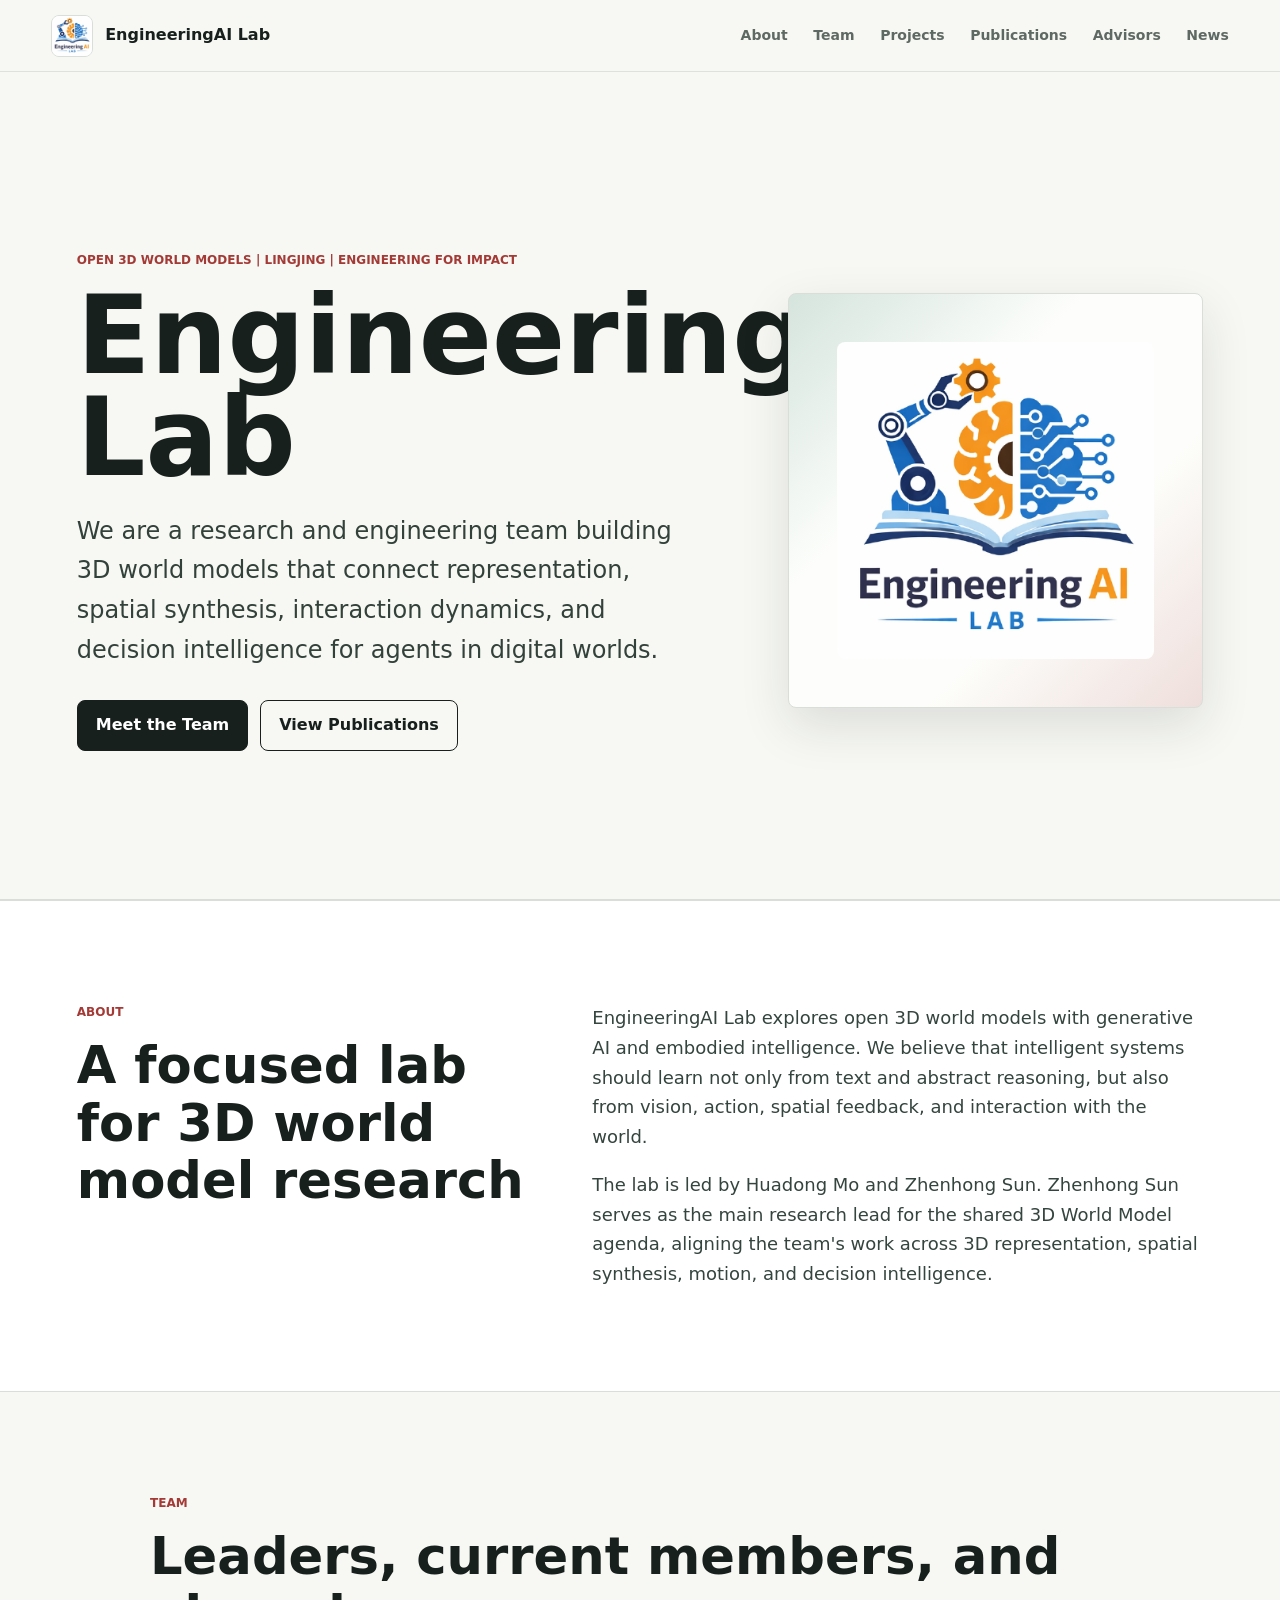
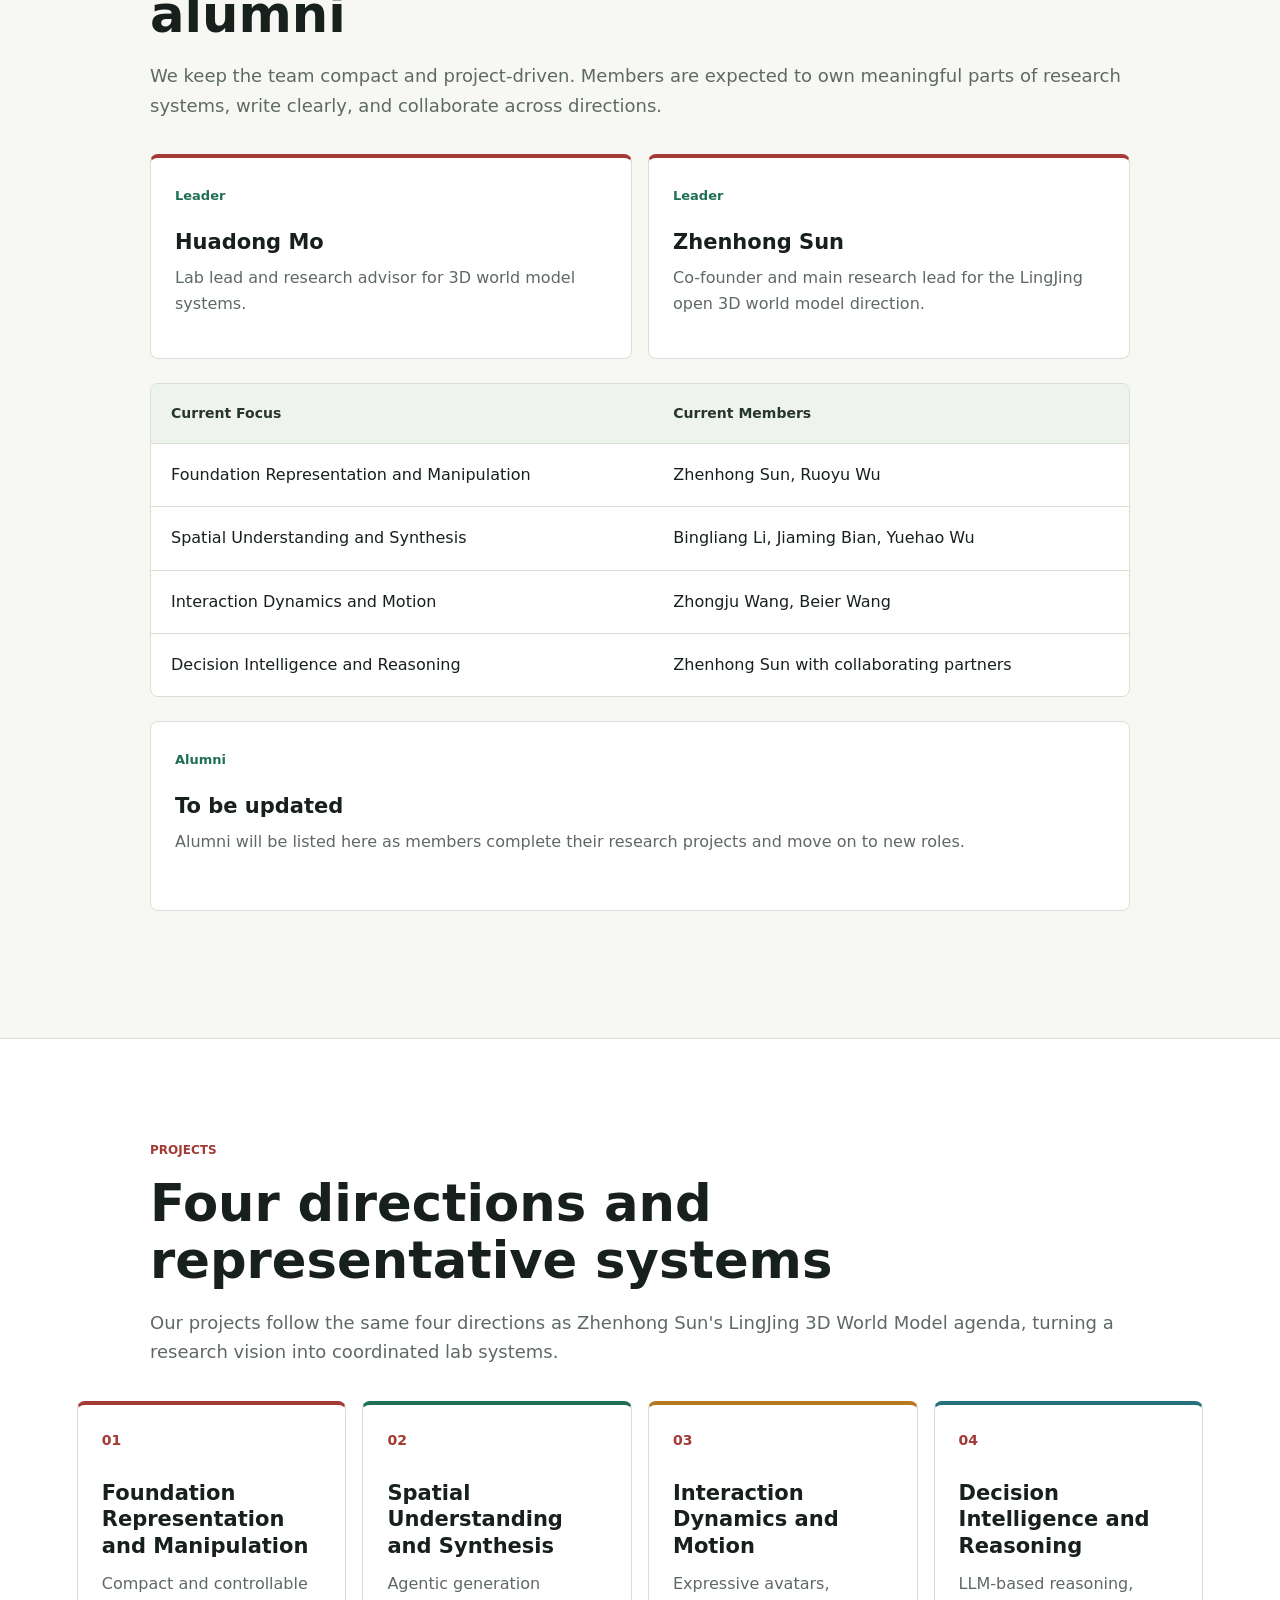
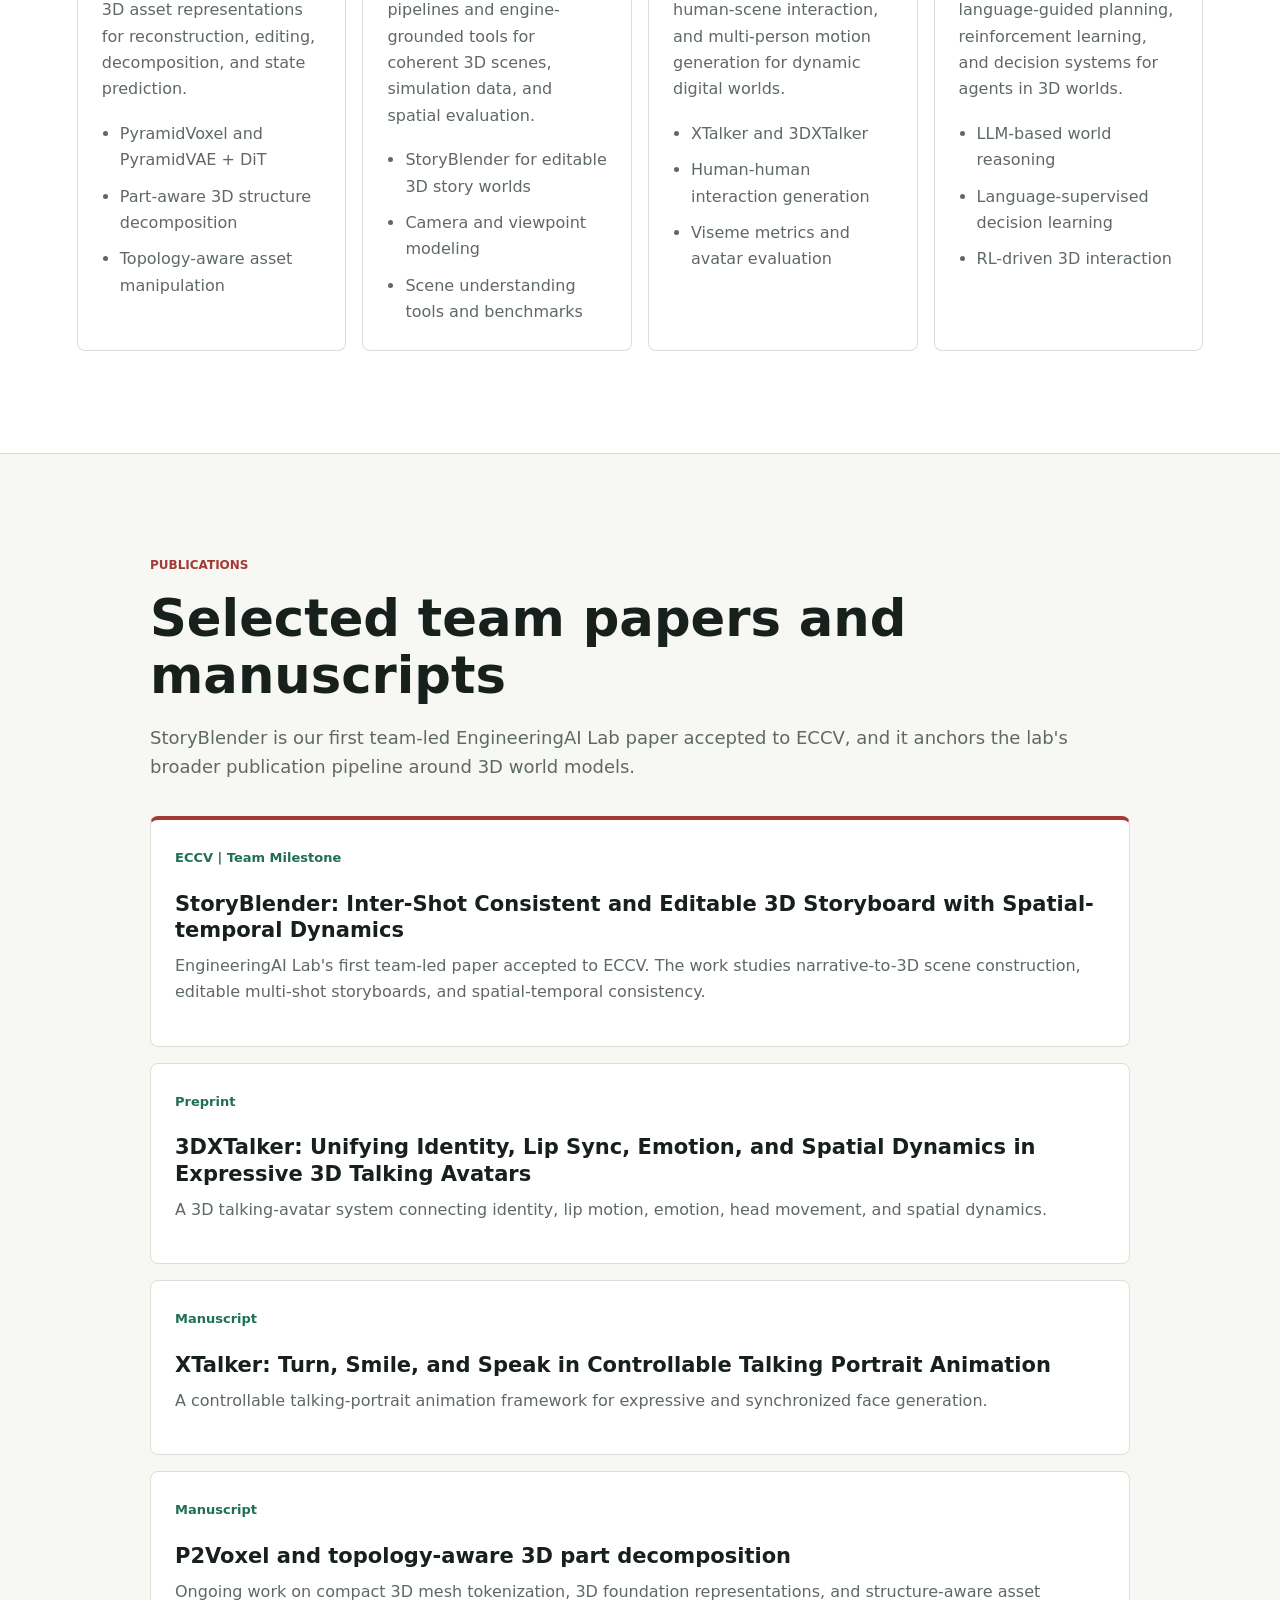
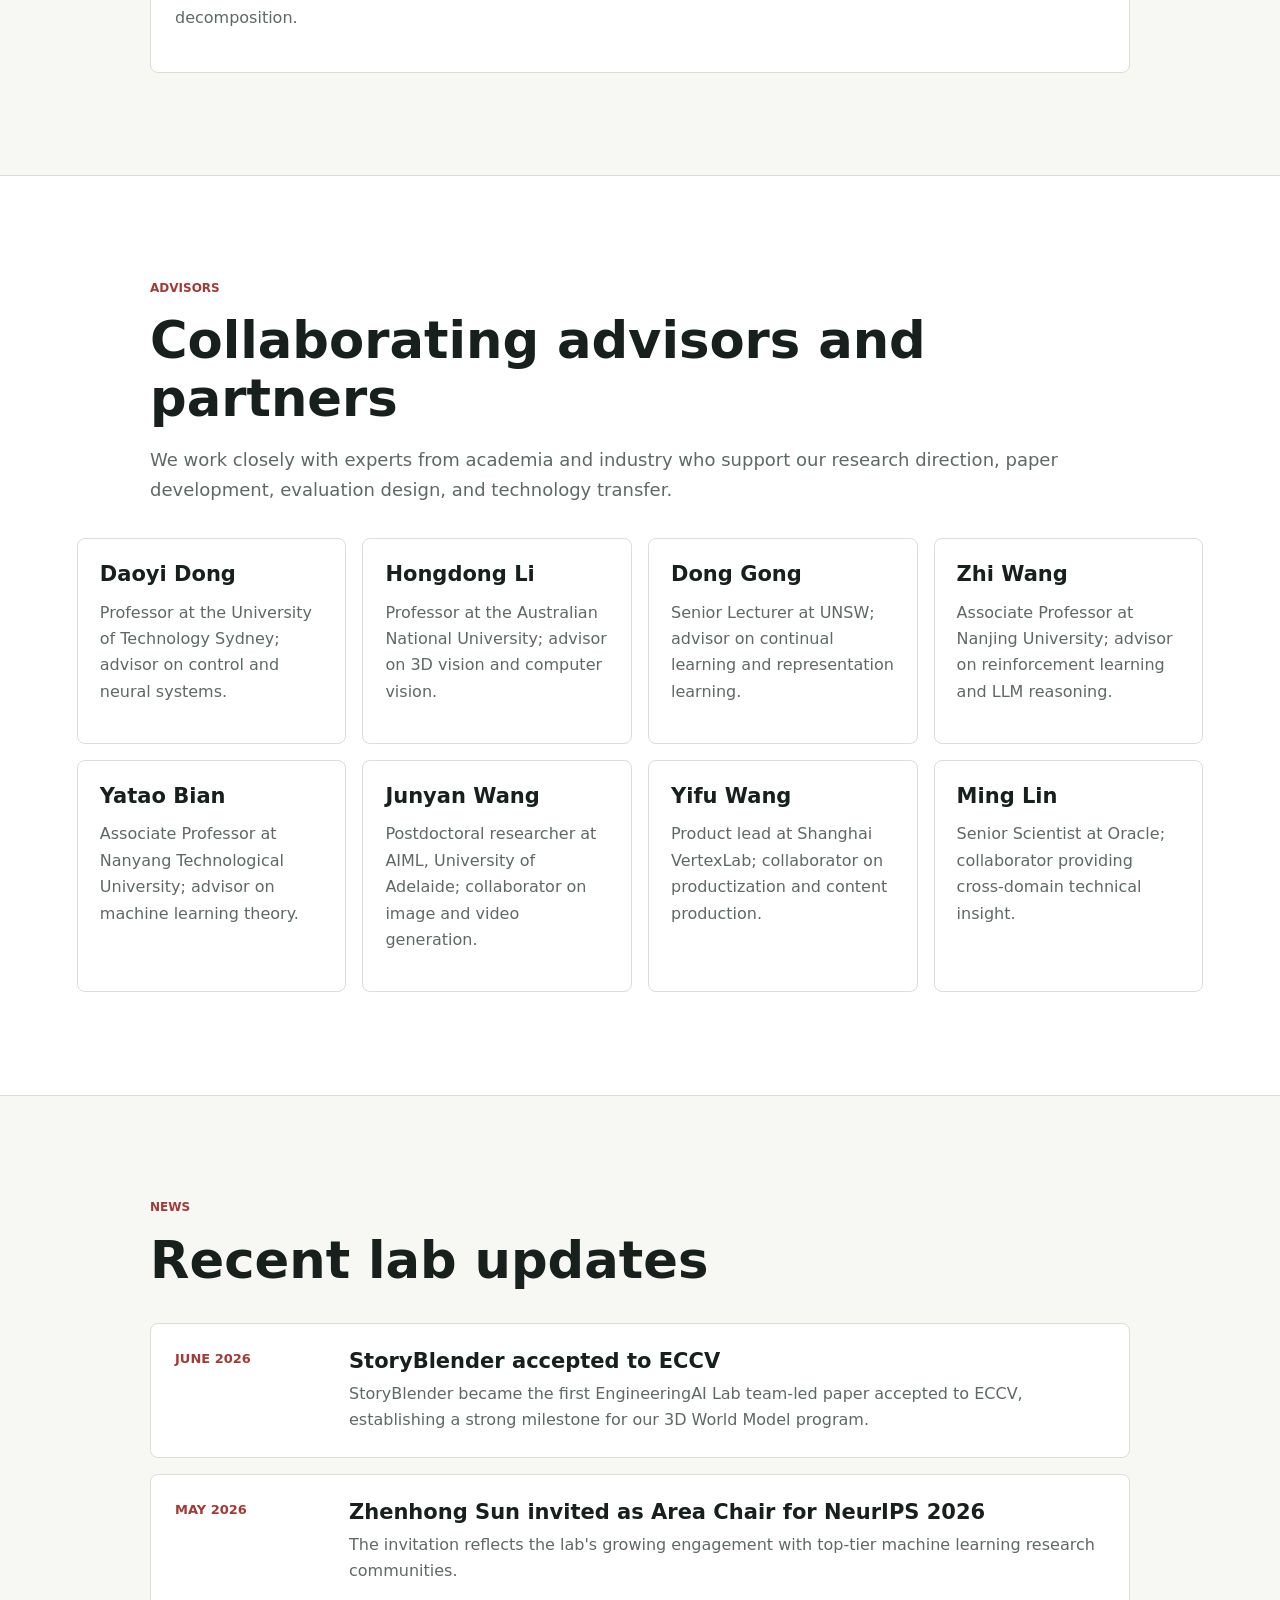
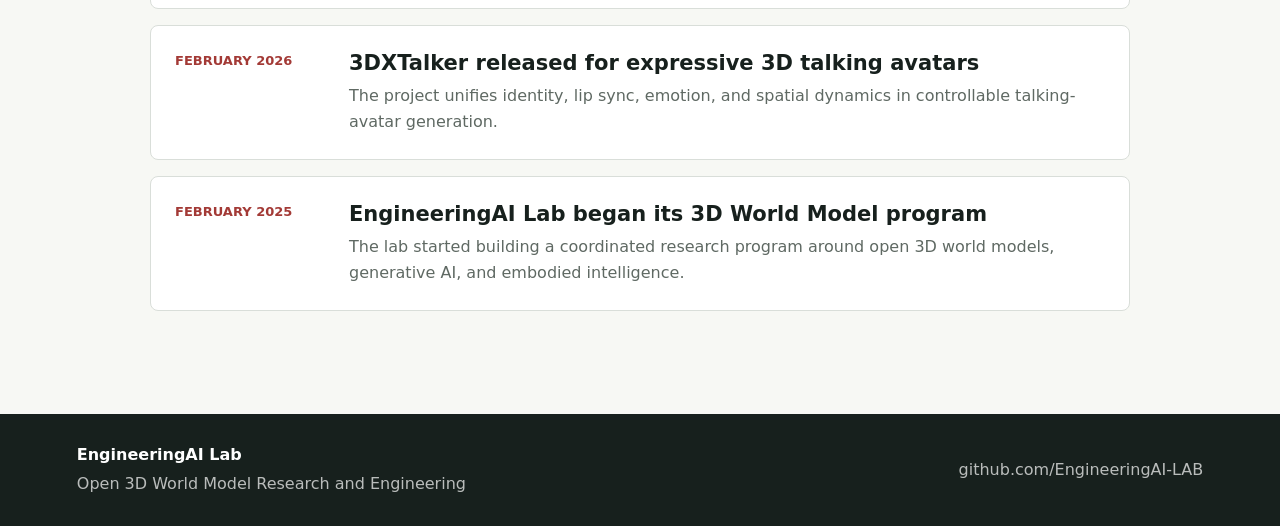
==== index.html @ 6335709e "Update site sections and navigation" ====
<!doctype html>
<html lang="en">
  <head>
    <meta charset="utf-8">
    <meta name="viewport" content="width=device-width, initial-scale=1">
    <meta
      name="description"
      content="EngineeringAI Lab builds open 3D world models for spatial intelligence, generative 3D scenes, motion, and decision-making."
    >
    <title>EngineeringAI Lab | 3D World Model</title>
    <link rel="stylesheet" href="styles.css">
  </head>
  <body>
    <header class="site-header" id="top">
      <a class="brand" href="#about" aria-label="EngineeringAI Lab home">
        <img src="Engineering-AI-Logo.png" alt="EngineeringAI Lab logo">
        <span>EngineeringAI Lab</span>
      </a>
      <nav class="nav" aria-label="Primary navigation">
        <a href="#about">About</a>
        <a href="#team">Team</a>
        <a href="#projects">Projects</a>
        <a href="#publications">Publications</a>
        <a href="#advisors">Advisors</a>
        <a href="#news">News</a>
      </nav>
    </header>

    <main>
      <section class="hero" id="about">
        <div class="hero-copy">
          <p class="eyebrow">Open 3D World Models | LingJing | Engineering for Impact</p>
          <h1>EngineeringAI Lab</h1>
          <p class="hero-text">
            We are a research and engineering team building 3D world models that connect
            representation, spatial synthesis, interaction dynamics, and decision
            intelligence for agents in digital worlds.
          </p>
          <div class="hero-actions" aria-label="Quick links">
            <a class="button primary" href="#team">Meet the Team</a>
            <a class="button secondary" href="#publications">View Publications</a>
          </div>
        </div>
        <div class="hero-media" aria-label="EngineeringAI Lab visual identity">
          <img src="Engineering-AI-Logo.png" alt="EngineeringAI Lab logo mark">
        </div>
      </section>

      <section class="section section-band">
        <div class="section-inner two-column">
          <div>
            <p class="section-kicker">About</p>
            <h2>A focused lab for 3D world model research</h2>
          </div>
          <div class="copy-block">
            <p>
              EngineeringAI Lab explores open 3D world models with generative AI and
              embodied intelligence. We believe that intelligent systems should learn
              not only from text and abstract reasoning, but also from vision, action,
              spatial feedback, and interaction with the world.
            </p>
            <p>
              The lab is led by Huadong Mo and Zhenhong Sun. Zhenhong Sun serves as the
              main research lead for the shared 3D World Model agenda, aligning the
              team's work across 3D representation, spatial synthesis, motion, and
              decision intelligence.
            </p>
          </div>
        </div>
      </section>

      <section class="section" id="team">
        <div class="section-heading wide">
          <p class="section-kicker">Team</p>
          <h2>Leaders, current members, and alumni</h2>
          <p>
            We keep the team compact and project-driven. Members are expected to own
            meaningful parts of research systems, write clearly, and collaborate across
            directions.
          </p>
        </div>

        <div class="profile-grid">
          <article class="profile-card featured">
            <span class="tag">Leader</span>
            <h3>Huadong Mo</h3>
            <p>Lab lead and research advisor for 3D world model systems.</p>
          </article>
          <article class="profile-card featured">
            <span class="tag">Leader</span>
            <h3>Zhenhong Sun</h3>
            <p>
              Co-founder and main research lead for the LingJing open 3D world model
              direction.
            </p>
          </article>
        </div>

        <div class="team-table-wrap section-table">
          <table>
            <thead>
              <tr>
                <th>Current Focus</th>
                <th>Current Members</th>
              </tr>
            </thead>
            <tbody>
              <tr>
                <td>Foundation Representation and Manipulation</td>
                <td>Zhenhong Sun, Ruoyu Wu</td>
              </tr>
              <tr>
                <td>Spatial Understanding and Synthesis</td>
                <td>Bingliang Li, Jiaming Bian, Yuehao Wu</td>
              </tr>
              <tr>
                <td>Interaction Dynamics and Motion</td>
                <td>Zhongju Wang, Beier Wang</td>
              </tr>
              <tr>
                <td>Decision Intelligence and Reasoning</td>
                <td>Zhenhong Sun with collaborating partners</td>
              </tr>
            </tbody>
          </table>
        </div>

        <div class="profile-grid alumni-grid">
          <article class="profile-card">
            <span class="tag">Alumni</span>
            <h3>To be updated</h3>
            <p>
              Alumni will be listed here as members complete their research projects
              and move on to new roles.
            </p>
          </article>
        </div>
      </section>

      <section class="section section-band" id="projects">
        <div class="section-inner">
          <div class="section-heading wide">
            <p class="section-kicker">Projects</p>
            <h2>Four directions and representative systems</h2>
            <p>
              Our projects follow the same four directions as Zhenhong Sun's LingJing
              3D World Model agenda, turning a research vision into coordinated lab
              systems.
            </p>
          </div>
          <div class="direction-grid">
            <article class="direction-card">
              <span class="index">01</span>
              <h3>Foundation Representation and Manipulation</h3>
              <p>
                Compact and controllable 3D asset representations for reconstruction,
                editing, decomposition, and state prediction.
              </p>
              <ul>
                <li>PyramidVoxel and PyramidVAE + DiT</li>
                <li>Part-aware 3D structure decomposition</li>
                <li>Topology-aware asset manipulation</li>
              </ul>
            </article>
            <article class="direction-card">
              <span class="index">02</span>
              <h3>Spatial Understanding and Synthesis</h3>
              <p>
                Agentic generation pipelines and engine-grounded tools for coherent 3D
                scenes, simulation data, and spatial evaluation.
              </p>
              <ul>
                <li>StoryBlender for editable 3D story worlds</li>
                <li>Camera and viewpoint modeling</li>
                <li>Scene understanding tools and benchmarks</li>
              </ul>
            </article>
            <article class="direction-card">
              <span class="index">03</span>
              <h3>Interaction Dynamics and Motion</h3>
              <p>
                Expressive avatars, human-scene interaction, and multi-person motion
                generation for dynamic digital worlds.
              </p>
              <ul>
                <li>XTalker and 3DXTalker</li>
                <li>Human-human interaction generation</li>
                <li>Viseme metrics and avatar evaluation</li>
              </ul>
            </article>
            <article class="direction-card">
              <span class="index">04</span>
              <h3>Decision Intelligence and Reasoning</h3>
              <p>
                LLM-based reasoning, language-guided planning, reinforcement learning,
                and decision systems for agents in 3D worlds.
              </p>
              <ul>
                <li>LLM-based world reasoning</li>
                <li>Language-supervised decision learning</li>
                <li>RL-driven 3D interaction</li>
              </ul>
            </article>
          </div>
        </div>
      </section>

      <section class="section" id="publications">
        <div class="section-heading wide">
          <p class="section-kicker">Publications</p>
          <h2>Selected team papers and manuscripts</h2>
          <p>
            StoryBlender is our first team-led EngineeringAI Lab paper accepted to ECCV,
            and it anchors the lab's broader publication pipeline around 3D world models.
          </p>
        </div>
        <div class="publication-list">
          <article class="publication-card featured-publication">
            <span class="tag">ECCV | Team Milestone</span>
            <h3>
              StoryBlender: Inter-Shot Consistent and Editable 3D Storyboard with
              Spatial-temporal Dynamics
            </h3>
            <p>
              EngineeringAI Lab's first team-led paper accepted to ECCV. The work
              studies narrative-to-3D scene construction, editable multi-shot
              storyboards, and spatial-temporal consistency.
            </p>
          </article>
          <article class="publication-card">
            <span class="tag">Preprint</span>
            <h3>
              3DXTalker: Unifying Identity, Lip Sync, Emotion, and Spatial Dynamics in
              Expressive 3D Talking Avatars
            </h3>
            <p>
              A 3D talking-avatar system connecting identity, lip motion, emotion, head
              movement, and spatial dynamics.
            </p>
          </article>
          <article class="publication-card">
            <span class="tag">Manuscript</span>
            <h3>XTalker: Turn, Smile, and Speak in Controllable Talking Portrait Animation</h3>
            <p>
              A controllable talking-portrait animation framework for expressive and
              synchronized face generation.
            </p>
          </article>
          <article class="publication-card">
            <span class="tag">Manuscript</span>
            <h3>P2Voxel and topology-aware 3D part decomposition</h3>
            <p>
              Ongoing work on compact 3D mesh tokenization, 3D foundation
              representations, and structure-aware asset decomposition.
            </p>
          </article>
        </div>
      </section>

      <section class="section section-band" id="advisors">
        <div class="section-inner">
          <div class="section-heading wide">
            <p class="section-kicker">Advisors</p>
            <h2>Collaborating advisors and partners</h2>
            <p>
              We work closely with experts from academia and industry who support our
              research direction, paper development, evaluation design, and technology
              transfer.
            </p>
          </div>
          <div class="advisor-list">
            <article>
              <h3>Daoyi Dong</h3>
              <p>Professor at the University of Technology Sydney; advisor on control and neural systems.</p>
            </article>
            <article>
              <h3>Hongdong Li</h3>
              <p>Professor at the Australian National University; advisor on 3D vision and computer vision.</p>
            </article>
            <article>
              <h3>Dong Gong</h3>
              <p>Senior Lecturer at UNSW; advisor on continual learning and representation learning.</p>
            </article>
            <article>
              <h3>Zhi Wang</h3>
              <p>Associate Professor at Nanjing University; advisor on reinforcement learning and LLM reasoning.</p>
            </article>
            <article>
              <h3>Yatao Bian</h3>
              <p>Associate Professor at Nanyang Technological University; advisor on machine learning theory.</p>
            </article>
            <article>
              <h3>Junyan Wang</h3>
              <p>Postdoctoral researcher at AIML, University of Adelaide; collaborator on image and video generation.</p>
            </article>
            <article>
              <h3>Yifu Wang</h3>
              <p>Product lead at Shanghai VertexLab; collaborator on productization and content production.</p>
            </article>
            <article>
              <h3>Ming Lin</h3>
              <p>Senior Scientist at Oracle; collaborator providing cross-domain technical insight.</p>
            </article>
          </div>
        </div>
      </section>

      <section class="section" id="news">
        <div class="section-heading wide">
          <p class="section-kicker">News</p>
          <h2>Recent lab updates</h2>
        </div>
        <ol class="news-list">
          <li>
            <time datetime="2026-06">June 2026</time>
            <div>
              <h3>StoryBlender accepted to ECCV</h3>
              <p>
                StoryBlender became the first EngineeringAI Lab team-led paper accepted
                to ECCV, establishing a strong milestone for our 3D World Model program.
              </p>
            </div>
          </li>
          <li>
            <time datetime="2026-05">May 2026</time>
            <div>
              <h3>Zhenhong Sun invited as Area Chair for NeurIPS 2026</h3>
              <p>
                The invitation reflects the lab's growing engagement with top-tier
                machine learning research communities.
              </p>
            </div>
          </li>
          <li>
            <time datetime="2026-02">February 2026</time>
            <div>
              <h3>3DXTalker released for expressive 3D talking avatars</h3>
              <p>
                The project unifies identity, lip sync, emotion, and spatial dynamics
                in controllable talking-avatar generation.
              </p>
            </div>
          </li>
          <li>
            <time datetime="2025-02">February 2025</time>
            <div>
              <h3>EngineeringAI Lab began its 3D World Model program</h3>
              <p>
                The lab started building a coordinated research program around open
                3D world models, generative AI, and embodied intelligence.
              </p>
            </div>
          </li>
        </ol>
      </section>
    </main>

    <footer class="site-footer">
      <div>
        <strong>EngineeringAI Lab</strong>
        <span>Open 3D World Model Research and Engineering</span>
      </div>
      <a href="https://github.com/EngineeringAI-LAB">github.com/EngineeringAI-LAB</a>
    </footer>
  </body>
</html>
---- styles.css ----
:root {
  --ink: #17201d;
  --muted: #5f6963;
  --line: #d9ded9;
  --paper: #f7f8f4;
  --surface: #ffffff;
  --green: #1f6f54;
  --red: #a33a36;
  --gold: #b7791f;
  --cyan: #26717c;
  --shadow: 0 18px 50px rgba(23, 32, 29, 0.12);
}

* {
  box-sizing: border-box;
}

html {
  scroll-behavior: smooth;
}

body {
  margin: 0;
  background: var(--paper);
  color: var(--ink);
  font-family: Inter, ui-sans-serif, system-ui, -apple-system, BlinkMacSystemFont, "Segoe UI",
    "PingFang SC", "Microsoft YaHei", sans-serif;
  line-height: 1.65;
}

a {
  color: inherit;
  text-decoration: none;
}

img {
  display: block;
  max-width: 100%;
}

.site-header {
  position: sticky;
  top: 0;
  z-index: 20;
  display: flex;
  align-items: center;
  justify-content: space-between;
  gap: 24px;
  min-height: 72px;
  padding: 14px clamp(18px, 4vw, 56px);
  background: rgba(247, 248, 244, 0.92);
  border-bottom: 1px solid rgba(217, 222, 217, 0.85);
  backdrop-filter: blur(14px);
}

.brand {
  display: inline-flex;
  align-items: center;
  gap: 12px;
  min-width: max-content;
  font-weight: 800;
}

.brand img {
  width: 42px;
  height: 42px;
  border: 1px solid var(--line);
  border-radius: 8px;
}

.nav {
  display: flex;
  align-items: center;
  justify-content: flex-end;
  gap: clamp(12px, 2vw, 28px);
  color: var(--muted);
  font-size: 14px;
  font-weight: 650;
}

.nav a {
  white-space: nowrap;
}

.nav a:hover {
  color: var(--green);
}

.hero {
  display: grid;
  grid-template-columns: minmax(0, 1.2fr) minmax(280px, 0.8fr);
  align-items: center;
  gap: clamp(32px, 7vw, 96px);
  min-height: calc(100vh - 72px);
  padding: clamp(56px, 8vw, 108px) clamp(20px, 6vw, 88px) clamp(42px, 7vw, 72px);
  border-bottom: 1px solid var(--line);
}

.hero-copy {
  max-width: 780px;
}

.eyebrow,
.section-kicker {
  margin: 0 0 14px;
  color: var(--red);
  font-size: 12px;
  font-weight: 800;
  letter-spacing: 0;
  text-transform: uppercase;
}

h1,
h2,
h3,
p {
  margin-top: 0;
}

h1 {
  margin-bottom: 22px;
  font-size: clamp(48px, 9vw, 108px);
  line-height: 0.95;
  letter-spacing: 0;
}

h2 {
  margin-bottom: 18px;
  font-size: clamp(30px, 4vw, 52px);
  line-height: 1.12;
  letter-spacing: 0;
}

h3 {
  margin-bottom: 12px;
  font-size: 21px;
  line-height: 1.25;
  letter-spacing: 0;
}

.hero-text {
  max-width: 720px;
  margin-bottom: 30px;
  color: #33413b;
  font-size: clamp(18px, 2vw, 24px);
}

.hero-actions {
  display: flex;
  flex-wrap: wrap;
  gap: 12px;
}

.button {
  display: inline-flex;
  align-items: center;
  justify-content: center;
  min-height: 46px;
  padding: 11px 18px;
  border: 1px solid var(--ink);
  border-radius: 8px;
  font-weight: 800;
}

.button.primary {
  background: var(--ink);
  color: var(--surface);
}

.button.secondary {
  background: transparent;
  color: var(--ink);
}

.button:hover {
  transform: translateY(-1px);
}

.hero-media {
  display: grid;
  place-items: center;
  min-height: 340px;
  padding: clamp(20px, 4vw, 48px);
  background:
    linear-gradient(135deg, rgba(31, 111, 84, 0.18), transparent 36%),
    linear-gradient(315deg, rgba(163, 58, 54, 0.16), transparent 34%),
    #fdfefb;
  border: 1px solid var(--line);
  border-radius: 8px;
  box-shadow: var(--shadow);
}

.hero-media img {
  width: min(330px, 70vw);
  aspect-ratio: 1;
  border-radius: 8px;
}

.section {
  padding: clamp(58px, 8vw, 108px) clamp(20px, 6vw, 88px);
}

.section-band {
  background: var(--surface);
  border-bottom: 1px solid var(--line);
  border-top: 1px solid var(--line);
}

.section-inner {
  max-width: 1180px;
  margin: 0 auto;
}

.two-column {
  display: grid;
  grid-template-columns: minmax(220px, 0.85fr) minmax(0, 1.15fr);
  gap: clamp(28px, 5vw, 72px);
}

.copy-block {
  color: #34443e;
  font-size: 18px;
}

.copy-block p:last-child {
  margin-bottom: 0;
}

.section-heading {
  max-width: 860px;
  margin: 0 auto 34px;
}

.section-heading.wide {
  max-width: 980px;
}

.section-heading p:not(.section-kicker) {
  color: var(--muted);
  font-size: 18px;
}

.section-heading.compact {
  margin: 0 0 22px;
}

.direction-grid,
.project-grid {
  display: grid;
  grid-template-columns: repeat(4, minmax(0, 1fr));
  gap: 16px;
  max-width: 1260px;
  margin: 0 auto;
}

.direction-card,
.project-card,
.advisor-list article,
.lead-card,
.highlight-card,
.post-card,
.profile-card,
.publication-card {
  background: var(--surface);
  border: 1px solid var(--line);
  border-radius: 8px;
}

.direction-card {
  min-height: 410px;
  padding: 24px;
}

.direction-card:nth-child(1) {
  border-top: 4px solid var(--red);
}

.direction-card:nth-child(2) {
  border-top: 4px solid var(--green);
}

.direction-card:nth-child(3) {
  border-top: 4px solid var(--gold);
}

.direction-card:nth-child(4) {
  border-top: 4px solid var(--cyan);
}

.index {
  display: block;
  margin-bottom: 28px;
  color: var(--red);
  font-size: 14px;
  font-weight: 900;
}

.direction-card p,
.direction-card li,
.project-card span,
.advisor-list p,
.lead-card p,
.highlight-card p,
.news-list p,
.post-card p {
  color: var(--muted);
}

.direction-card ul {
  margin: 18px 0 0;
  padding-left: 18px;
}

.direction-card li + li {
  margin-top: 10px;
}

.team-overview {
  display: grid;
  grid-template-columns: 0.95fr 1.05fr;
  gap: 16px;
  margin: 0 0 24px;
}

.lead-card {
  padding: 24px;
  min-height: 220px;
}

.lead-card h3,
.highlight-card h3,
.post-card h3,
.profile-card h3,
.publication-card h3 {
  margin-bottom: 10px;
}

.profile-grid {
  display: grid;
  grid-template-columns: repeat(2, minmax(0, 1fr));
  gap: 16px;
  max-width: 980px;
  margin: 0 auto 24px;
}

.profile-card {
  min-height: 190px;
  padding: 24px;
}

.profile-card.featured {
  border-top: 4px solid var(--red);
}

.profile-card p,
.publication-card p {
  color: var(--muted);
}

.section-table {
  max-width: 980px;
  margin: 0 auto 24px;
}

.alumni-grid {
  grid-template-columns: 1fr;
}

.team-table-wrap {
  overflow-x: auto;
  border: 1px solid var(--line);
  border-radius: 8px;
  background: var(--surface);
}

table {
  width: 100%;
  min-width: 720px;
  border-collapse: collapse;
}

th,
td {
  padding: 18px 20px;
  border-bottom: 1px solid var(--line);
  text-align: left;
  vertical-align: top;
}

th {
  background: #eef3ed;
  color: #26352f;
  font-size: 14px;
}

tr:last-child td {
  border-bottom: 0;
}

.project-grid {
  grid-template-columns: repeat(5, minmax(0, 1fr));
}

.project-card {
  min-height: 236px;
  padding: 22px;
}

.project-card p {
  margin-bottom: 28px;
  color: var(--green);
  font-size: 13px;
  font-weight: 800;
}

.roadmap {
  max-width: 1260px;
  margin: 48px auto 0;
}

.advisor-list {
  display: grid;
  grid-template-columns: repeat(4, minmax(0, 1fr));
  gap: 16px;
}

.advisor-list article {
  min-height: 176px;
  padding: 22px;
}

.highlight-grid,
.post-grid {
  display: grid;
  grid-template-columns: repeat(3, minmax(0, 1fr));
  gap: 16px;
}

.highlight-card,
.post-card {
  padding: 24px;
  min-height: 250px;
}

.tag,
.post-meta {
  display: inline-flex;
  margin-bottom: 22px;
  color: var(--green);
  font-size: 13px;
  font-weight: 850;
}

.recruiting-callout {
  display: flex;
  align-items: center;
  justify-content: space-between;
  gap: 28px;
  margin-top: 28px;
  padding: 28px;
  background: #eef3ed;
  border: 1px solid var(--line);
  border-radius: 8px;
}

.recruiting-callout div {
  max-width: 760px;
}

.recruiting-callout p:last-child {
  margin-bottom: 0;
  color: var(--muted);
}

.news-list {
  display: grid;
  gap: 16px;
  max-width: 980px;
  margin: 0 auto;
  padding: 0;
  list-style: none;
}

.news-list li {
  display: grid;
  grid-template-columns: 150px minmax(0, 1fr);
  gap: 24px;
  padding: 24px;
  background: var(--surface);
  border: 1px solid var(--line);
  border-radius: 8px;
}

.news-list time {
  color: var(--red);
  font-size: 13px;
  font-weight: 900;
  text-transform: uppercase;
}

.news-list h3 {
  margin-bottom: 6px;
}

.news-list p,
.post-card p:last-child {
  margin-bottom: 0;
}

.publication-list {
  display: grid;
  gap: 16px;
  max-width: 980px;
  margin: 0 auto;
}

.publication-card {
  padding: 24px;
}

.featured-publication {
  border-top: 4px solid var(--red);
}

.site-footer {
  display: flex;
  align-items: center;
  justify-content: space-between;
  gap: 20px;
  padding: 28px clamp(20px, 6vw, 88px);
  color: var(--surface);
  background: var(--ink);
}

.site-footer div {
  display: grid;
  gap: 3px;
}

.site-footer span,
.site-footer a {
  color: rgba(255, 255, 255, 0.7);
}

@media (max-width: 1120px) {
  .direction-grid,
  .advisor-list {
    grid-template-columns: repeat(2, minmax(0, 1fr));
  }

  .project-grid,
  .highlight-grid,
  .post-grid {
    grid-template-columns: repeat(3, minmax(0, 1fr));
  }
}

@media (max-width: 820px) {
  .site-header {
    align-items: flex-start;
    flex-direction: column;
  }

  .nav {
    width: 100%;
    justify-content: flex-start;
    overflow-x: auto;
    padding-bottom: 4px;
  }

  .hero,
  .two-column,
  .team-overview,
  .profile-grid {
    grid-template-columns: 1fr;
  }

  .hero {
    min-height: auto;
  }

  .hero-media {
    min-height: 260px;
  }

  .project-grid,
  .highlight-grid,
  .post-grid {
    grid-template-columns: repeat(2, minmax(0, 1fr));
  }

  .recruiting-callout {
    align-items: flex-start;
    flex-direction: column;
  }

  .news-list li {
    grid-template-columns: 1fr;
    gap: 8px;
  }
}

@media (max-width: 620px) {
  .brand span {
    font-size: 16px;
  }

  .direction-grid,
  .project-grid,
  .advisor-list,
  .highlight-grid,
  .post-grid {
    grid-template-columns: 1fr;
  }

  .direction-card,
  .project-card,
  .advisor-list article,
  .lead-card,
  .highlight-card,
  .post-card,
  .profile-card {
    min-height: auto;
  }

  .hero-actions,
  .button,
  .site-footer {
    width: 100%;
  }

  .site-footer {
    align-items: flex-start;
    flex-direction: column;
  }
}
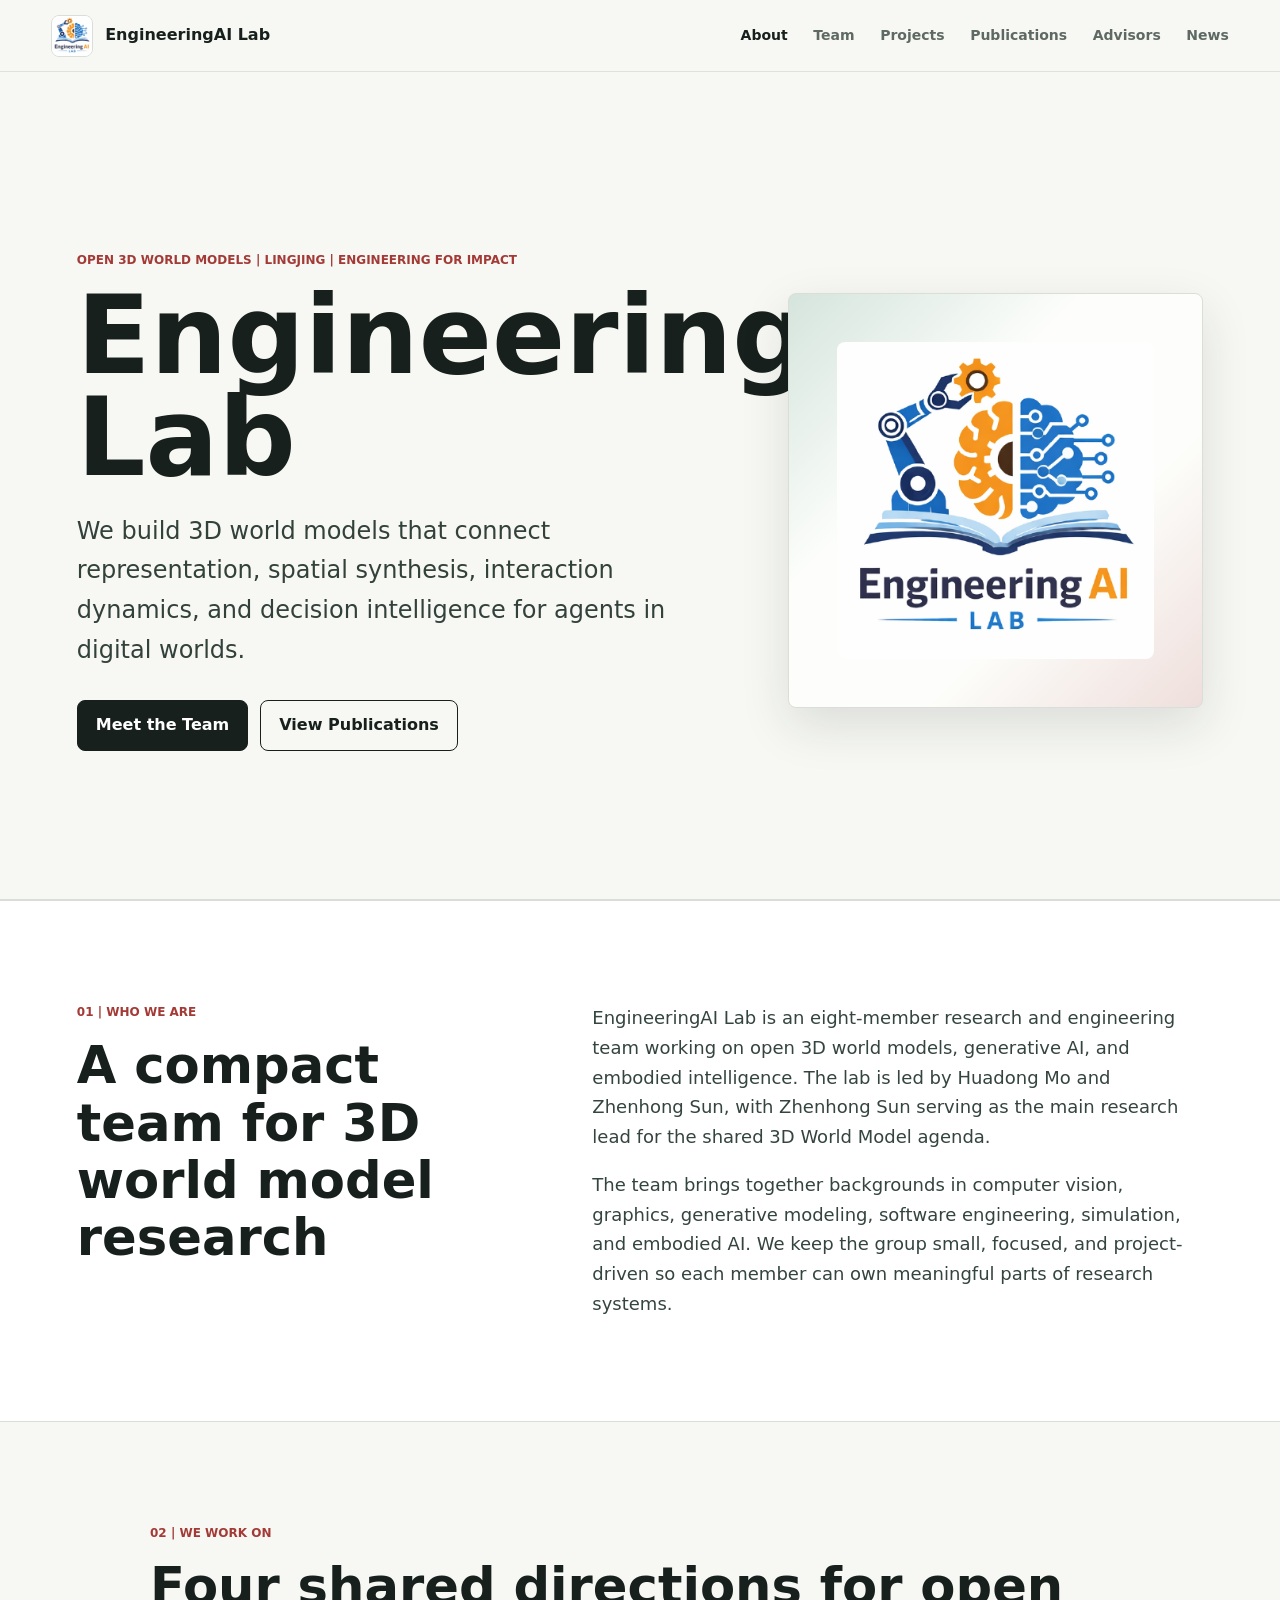
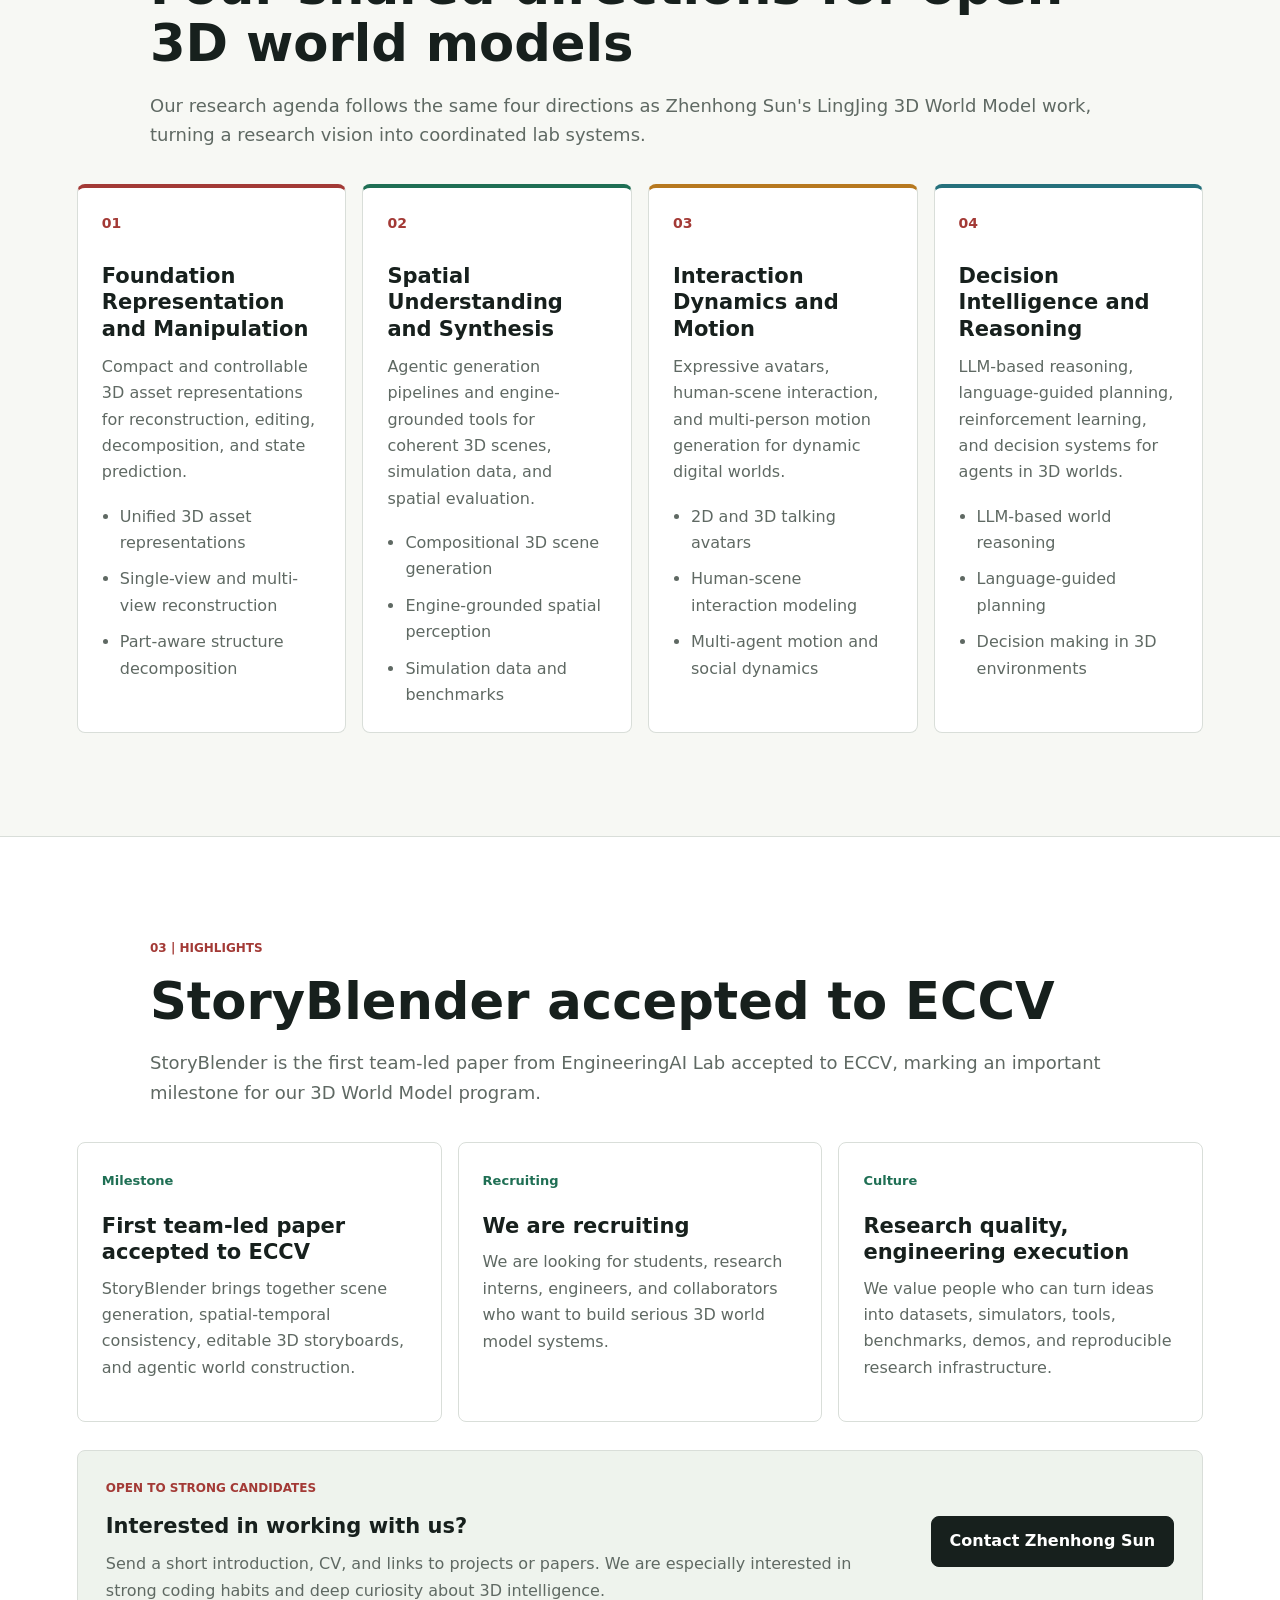
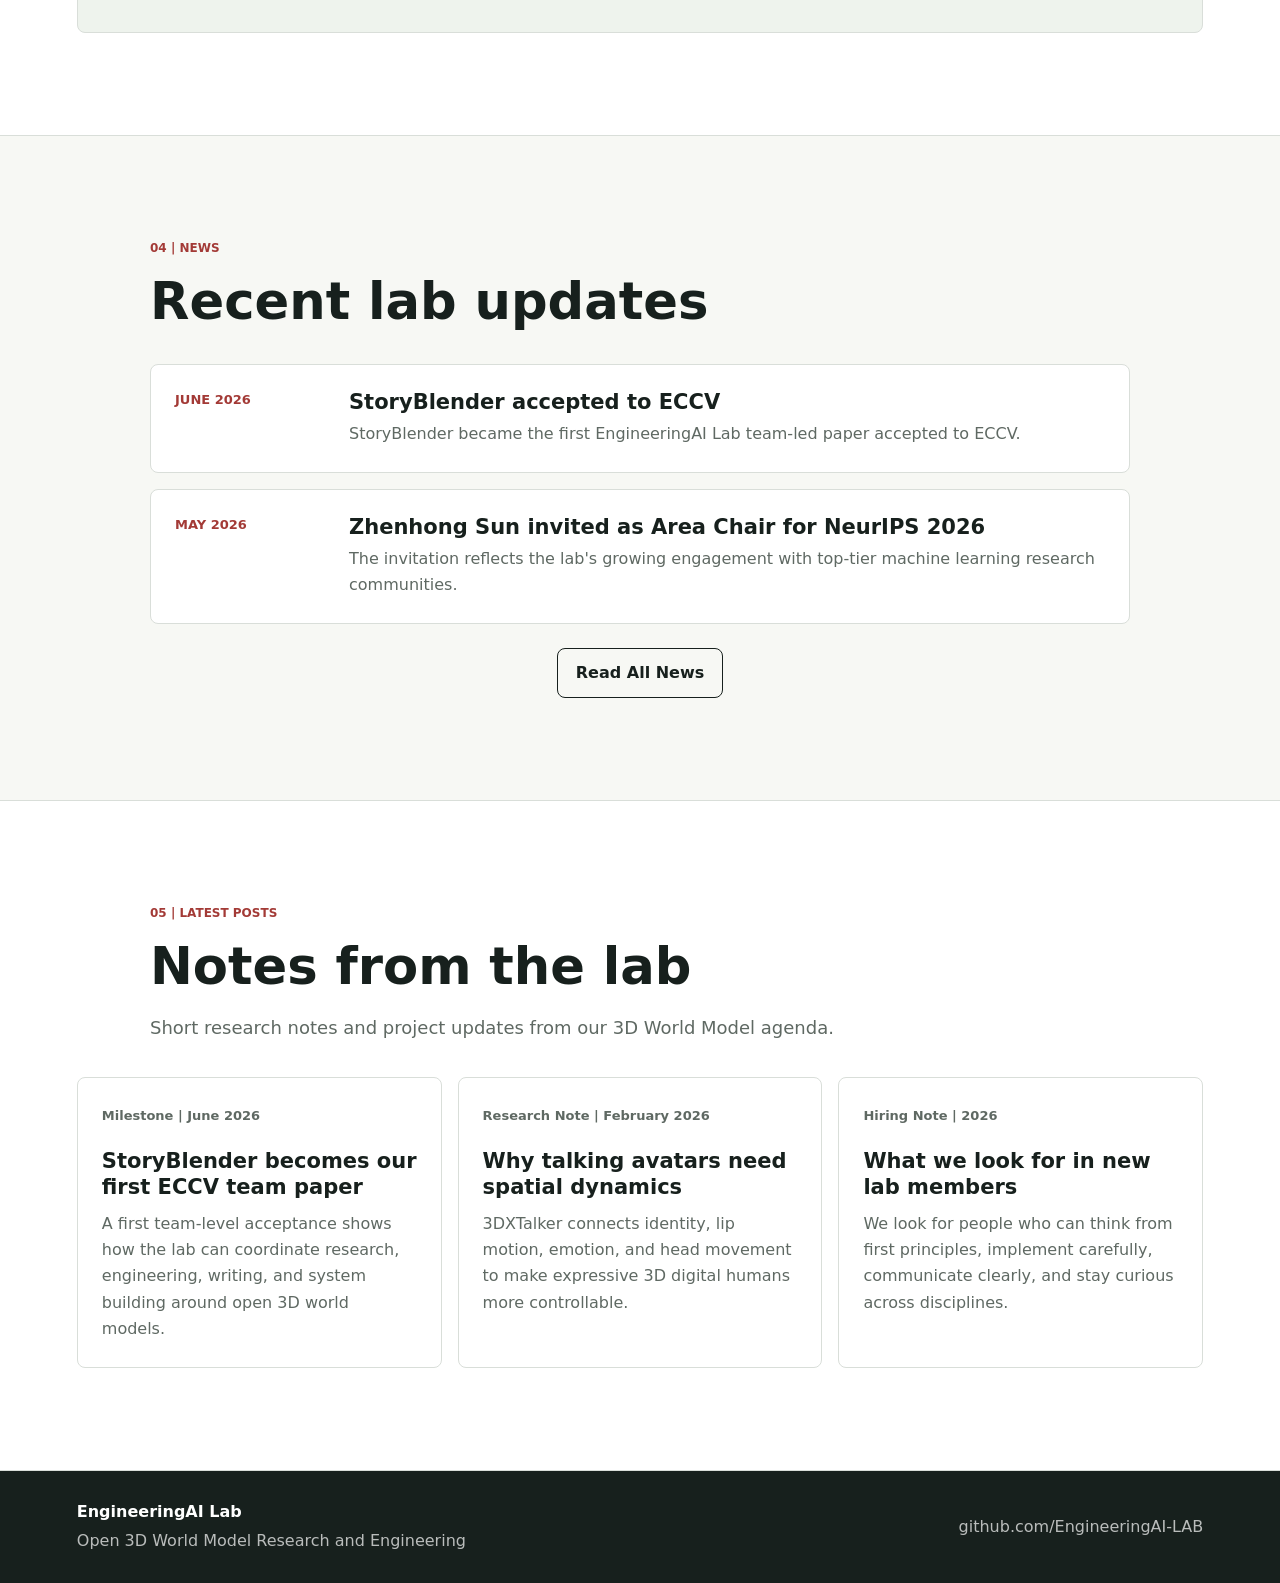
==== commit 2e746b28: "Convert site to multi-page layout" ====
--- a/index.html
+++ b/index.html
@@ -7,38 +7,37 @@
       name="description"
       content="EngineeringAI Lab builds open 3D world models for spatial intelligence, generative 3D scenes, motion, and decision-making."
     >
-    <title>EngineeringAI Lab | 3D World Model</title>
+    <title>EngineeringAI Lab | About</title>
     <link rel="stylesheet" href="styles.css">
   </head>
   <body>
-    <header class="site-header" id="top">
-      <a class="brand" href="#about" aria-label="EngineeringAI Lab home">
+    <header class="site-header">
+      <a class="brand" href="index.html" aria-label="EngineeringAI Lab home">
         <img src="Engineering-AI-Logo.png" alt="EngineeringAI Lab logo">
         <span>EngineeringAI Lab</span>
       </a>
       <nav class="nav" aria-label="Primary navigation">
-        <a href="#about">About</a>
-        <a href="#team">Team</a>
-        <a href="#projects">Projects</a>
-        <a href="#publications">Publications</a>
-        <a href="#advisors">Advisors</a>
-        <a href="#news">News</a>
+        <a class="is-active" href="index.html">About</a>
+        <a href="team.html">Team</a>
+        <a href="projects.html">Projects</a>
+        <a href="publications.html">Publications</a>
+        <a href="advisors.html">Advisors</a>
+        <a href="news.html">News</a>
       </nav>
     </header>
 
     <main>
-      <section class="hero" id="about">
+      <section class="hero">
         <div class="hero-copy">
           <p class="eyebrow">Open 3D World Models | LingJing | Engineering for Impact</p>
           <h1>EngineeringAI Lab</h1>
           <p class="hero-text">
-            We are a research and engineering team building 3D world models that connect
-            representation, spatial synthesis, interaction dynamics, and decision
-            intelligence for agents in digital worlds.
+            We build 3D world models that connect representation, spatial synthesis,
+            interaction dynamics, and decision intelligence for agents in digital worlds.
           </p>
           <div class="hero-actions" aria-label="Quick links">
-            <a class="button primary" href="#team">Meet the Team</a>
-            <a class="button secondary" href="#publications">View Publications</a>
+            <a class="button primary" href="team.html">Meet the Team</a>
+            <a class="button secondary" href="publications.html">View Publications</a>
           </div>
         </div>
         <div class="hero-media" aria-label="EngineeringAI Lab visual identity">
@@ -46,268 +45,149 @@
         </div>
       </section>
 
-      <section class="section section-band">
+      <section class="section section-band" id="who-we-are">
         <div class="section-inner two-column">
           <div>
-            <p class="section-kicker">About</p>
-            <h2>A focused lab for 3D world model research</h2>
+            <p class="section-kicker">01 | Who We Are</p>
+            <h2>A compact team for 3D world model research</h2>
           </div>
           <div class="copy-block">
             <p>
-              EngineeringAI Lab explores open 3D world models with generative AI and
-              embodied intelligence. We believe that intelligent systems should learn
-              not only from text and abstract reasoning, but also from vision, action,
-              spatial feedback, and interaction with the world.
-            </p>
-            <p>
-              The lab is led by Huadong Mo and Zhenhong Sun. Zhenhong Sun serves as the
-              main research lead for the shared 3D World Model agenda, aligning the
-              team's work across 3D representation, spatial synthesis, motion, and
-              decision intelligence.
-            </p>
-          </div>
-        </div>
-      </section>
-
-      <section class="section" id="team">
+              EngineeringAI Lab is an eight-member research and engineering team working
+              on open 3D world models, generative AI, and embodied intelligence. The lab
+              is led by Huadong Mo and Zhenhong Sun, with Zhenhong Sun serving as the
+              main research lead for the shared 3D World Model agenda.
+            </p>
+            <p>
+              The team brings together backgrounds in computer vision, graphics,
+              generative modeling, software engineering, simulation, and embodied AI.
+              We keep the group small, focused, and project-driven so each member can
+              own meaningful parts of research systems.
+            </p>
+          </div>
+        </div>
+      </section>
+
+      <section class="section" id="we-work-on">
         <div class="section-heading wide">
-          <p class="section-kicker">Team</p>
-          <h2>Leaders, current members, and alumni</h2>
+          <p class="section-kicker">02 | We Work On</p>
+          <h2>Four shared directions for open 3D world models</h2>
           <p>
-            We keep the team compact and project-driven. Members are expected to own
-            meaningful parts of research systems, write clearly, and collaborate across
-            directions.
+            Our research agenda follows the same four directions as Zhenhong Sun's
+            LingJing 3D World Model work, turning a research vision into coordinated
+            lab systems.
           </p>
         </div>
-
-        <div class="profile-grid">
-          <article class="profile-card featured">
-            <span class="tag">Leader</span>
-            <h3>Huadong Mo</h3>
-            <p>Lab lead and research advisor for 3D world model systems.</p>
-          </article>
-          <article class="profile-card featured">
-            <span class="tag">Leader</span>
-            <h3>Zhenhong Sun</h3>
-            <p>
-              Co-founder and main research lead for the LingJing open 3D world model
-              direction.
-            </p>
-          </article>
-        </div>
-
-        <div class="team-table-wrap section-table">
-          <table>
-            <thead>
-              <tr>
-                <th>Current Focus</th>
-                <th>Current Members</th>
-              </tr>
-            </thead>
-            <tbody>
-              <tr>
-                <td>Foundation Representation and Manipulation</td>
-                <td>Zhenhong Sun, Ruoyu Wu</td>
-              </tr>
-              <tr>
-                <td>Spatial Understanding and Synthesis</td>
-                <td>Bingliang Li, Jiaming Bian, Yuehao Wu</td>
-              </tr>
-              <tr>
-                <td>Interaction Dynamics and Motion</td>
-                <td>Zhongju Wang, Beier Wang</td>
-              </tr>
-              <tr>
-                <td>Decision Intelligence and Reasoning</td>
-                <td>Zhenhong Sun with collaborating partners</td>
-              </tr>
-            </tbody>
-          </table>
-        </div>
-
-        <div class="profile-grid alumni-grid">
-          <article class="profile-card">
-            <span class="tag">Alumni</span>
-            <h3>To be updated</h3>
-            <p>
-              Alumni will be listed here as members complete their research projects
-              and move on to new roles.
-            </p>
-          </article>
-        </div>
-      </section>
-
-      <section class="section section-band" id="projects">
+        <div class="direction-grid">
+          <article class="direction-card">
+            <span class="index">01</span>
+            <h3>Foundation Representation and Manipulation</h3>
+            <p>
+              Compact and controllable 3D asset representations for reconstruction,
+              editing, decomposition, and state prediction.
+            </p>
+            <ul>
+              <li>Unified 3D asset representations</li>
+              <li>Single-view and multi-view reconstruction</li>
+              <li>Part-aware structure decomposition</li>
+            </ul>
+          </article>
+          <article class="direction-card">
+            <span class="index">02</span>
+            <h3>Spatial Understanding and Synthesis</h3>
+            <p>
+              Agentic generation pipelines and engine-grounded tools for coherent 3D
+              scenes, simulation data, and spatial evaluation.
+            </p>
+            <ul>
+              <li>Compositional 3D scene generation</li>
+              <li>Engine-grounded spatial perception</li>
+              <li>Simulation data and benchmarks</li>
+            </ul>
+          </article>
+          <article class="direction-card">
+            <span class="index">03</span>
+            <h3>Interaction Dynamics and Motion</h3>
+            <p>
+              Expressive avatars, human-scene interaction, and multi-person motion
+              generation for dynamic digital worlds.
+            </p>
+            <ul>
+              <li>2D and 3D talking avatars</li>
+              <li>Human-scene interaction modeling</li>
+              <li>Multi-agent motion and social dynamics</li>
+            </ul>
+          </article>
+          <article class="direction-card">
+            <span class="index">04</span>
+            <h3>Decision Intelligence and Reasoning</h3>
+            <p>
+              LLM-based reasoning, language-guided planning, reinforcement learning,
+              and decision systems for agents in 3D worlds.
+            </p>
+            <ul>
+              <li>LLM-based world reasoning</li>
+              <li>Language-guided planning</li>
+              <li>Decision making in 3D environments</li>
+            </ul>
+          </article>
+        </div>
+      </section>
+
+      <section class="section section-band" id="highlights">
         <div class="section-inner">
           <div class="section-heading wide">
-            <p class="section-kicker">Projects</p>
-            <h2>Four directions and representative systems</h2>
-            <p>
-              Our projects follow the same four directions as Zhenhong Sun's LingJing
-              3D World Model agenda, turning a research vision into coordinated lab
-              systems.
-            </p>
-          </div>
-          <div class="direction-grid">
-            <article class="direction-card">
-              <span class="index">01</span>
-              <h3>Foundation Representation and Manipulation</h3>
-              <p>
-                Compact and controllable 3D asset representations for reconstruction,
-                editing, decomposition, and state prediction.
-              </p>
-              <ul>
-                <li>PyramidVoxel and PyramidVAE + DiT</li>
-                <li>Part-aware 3D structure decomposition</li>
-                <li>Topology-aware asset manipulation</li>
-              </ul>
-            </article>
-            <article class="direction-card">
-              <span class="index">02</span>
-              <h3>Spatial Understanding and Synthesis</h3>
-              <p>
-                Agentic generation pipelines and engine-grounded tools for coherent 3D
-                scenes, simulation data, and spatial evaluation.
-              </p>
-              <ul>
-                <li>StoryBlender for editable 3D story worlds</li>
-                <li>Camera and viewpoint modeling</li>
-                <li>Scene understanding tools and benchmarks</li>
-              </ul>
-            </article>
-            <article class="direction-card">
-              <span class="index">03</span>
-              <h3>Interaction Dynamics and Motion</h3>
-              <p>
-                Expressive avatars, human-scene interaction, and multi-person motion
-                generation for dynamic digital worlds.
-              </p>
-              <ul>
-                <li>XTalker and 3DXTalker</li>
-                <li>Human-human interaction generation</li>
-                <li>Viseme metrics and avatar evaluation</li>
-              </ul>
-            </article>
-            <article class="direction-card">
-              <span class="index">04</span>
-              <h3>Decision Intelligence and Reasoning</h3>
-              <p>
-                LLM-based reasoning, language-guided planning, reinforcement learning,
-                and decision systems for agents in 3D worlds.
-              </p>
-              <ul>
-                <li>LLM-based world reasoning</li>
-                <li>Language-supervised decision learning</li>
-                <li>RL-driven 3D interaction</li>
-              </ul>
-            </article>
-          </div>
-        </div>
-      </section>
-
-      <section class="section" id="publications">
+            <p class="section-kicker">03 | Highlights</p>
+            <h2>StoryBlender accepted to ECCV</h2>
+            <p>
+              StoryBlender is the first team-led paper from EngineeringAI Lab accepted
+              to ECCV, marking an important milestone for our 3D World Model program.
+            </p>
+          </div>
+          <div class="highlight-grid">
+            <article class="highlight-card">
+              <span class="tag">Milestone</span>
+              <h3>First team-led paper accepted to ECCV</h3>
+              <p>
+                StoryBlender brings together scene generation, spatial-temporal
+                consistency, editable 3D storyboards, and agentic world construction.
+              </p>
+            </article>
+            <article class="highlight-card">
+              <span class="tag">Recruiting</span>
+              <h3>We are recruiting</h3>
+              <p>
+                We are looking for students, research interns, engineers, and
+                collaborators who want to build serious 3D world model systems.
+              </p>
+            </article>
+            <article class="highlight-card">
+              <span class="tag">Culture</span>
+              <h3>Research quality, engineering execution</h3>
+              <p>
+                We value people who can turn ideas into datasets, simulators, tools,
+                benchmarks, demos, and reproducible research infrastructure.
+              </p>
+            </article>
+          </div>
+          <div class="recruiting-callout">
+            <div>
+              <p class="section-kicker">Open to strong candidates</p>
+              <h3>Interested in working with us?</h3>
+              <p>
+                Send a short introduction, CV, and links to projects or papers. We are
+                especially interested in strong coding habits and deep curiosity about
+                3D intelligence.
+              </p>
+            </div>
+            <a class="button primary" href="mailto:zhenhong.sun@anu.edu.au">Contact Zhenhong Sun</a>
+          </div>
+        </div>
+      </section>
+
+      <section class="section" id="news-preview">
         <div class="section-heading wide">
-          <p class="section-kicker">Publications</p>
-          <h2>Selected team papers and manuscripts</h2>
-          <p>
-            StoryBlender is our first team-led EngineeringAI Lab paper accepted to ECCV,
-            and it anchors the lab's broader publication pipeline around 3D world models.
-          </p>
-        </div>
-        <div class="publication-list">
-          <article class="publication-card featured-publication">
-            <span class="tag">ECCV | Team Milestone</span>
-            <h3>
-              StoryBlender: Inter-Shot Consistent and Editable 3D Storyboard with
-              Spatial-temporal Dynamics
-            </h3>
-            <p>
-              EngineeringAI Lab's first team-led paper accepted to ECCV. The work
-              studies narrative-to-3D scene construction, editable multi-shot
-              storyboards, and spatial-temporal consistency.
-            </p>
-          </article>
-          <article class="publication-card">
-            <span class="tag">Preprint</span>
-            <h3>
-              3DXTalker: Unifying Identity, Lip Sync, Emotion, and Spatial Dynamics in
-              Expressive 3D Talking Avatars
-            </h3>
-            <p>
-              A 3D talking-avatar system connecting identity, lip motion, emotion, head
-              movement, and spatial dynamics.
-            </p>
-          </article>
-          <article class="publication-card">
-            <span class="tag">Manuscript</span>
-            <h3>XTalker: Turn, Smile, and Speak in Controllable Talking Portrait Animation</h3>
-            <p>
-              A controllable talking-portrait animation framework for expressive and
-              synchronized face generation.
-            </p>
-          </article>
-          <article class="publication-card">
-            <span class="tag">Manuscript</span>
-            <h3>P2Voxel and topology-aware 3D part decomposition</h3>
-            <p>
-              Ongoing work on compact 3D mesh tokenization, 3D foundation
-              representations, and structure-aware asset decomposition.
-            </p>
-          </article>
-        </div>
-      </section>
-
-      <section class="section section-band" id="advisors">
-        <div class="section-inner">
-          <div class="section-heading wide">
-            <p class="section-kicker">Advisors</p>
-            <h2>Collaborating advisors and partners</h2>
-            <p>
-              We work closely with experts from academia and industry who support our
-              research direction, paper development, evaluation design, and technology
-              transfer.
-            </p>
-          </div>
-          <div class="advisor-list">
-            <article>
-              <h3>Daoyi Dong</h3>
-              <p>Professor at the University of Technology Sydney; advisor on control and neural systems.</p>
-            </article>
-            <article>
-              <h3>Hongdong Li</h3>
-              <p>Professor at the Australian National University; advisor on 3D vision and computer vision.</p>
-            </article>
-            <article>
-              <h3>Dong Gong</h3>
-              <p>Senior Lecturer at UNSW; advisor on continual learning and representation learning.</p>
-            </article>
-            <article>
-              <h3>Zhi Wang</h3>
-              <p>Associate Professor at Nanjing University; advisor on reinforcement learning and LLM reasoning.</p>
-            </article>
-            <article>
-              <h3>Yatao Bian</h3>
-              <p>Associate Professor at Nanyang Technological University; advisor on machine learning theory.</p>
-            </article>
-            <article>
-              <h3>Junyan Wang</h3>
-              <p>Postdoctoral researcher at AIML, University of Adelaide; collaborator on image and video generation.</p>
-            </article>
-            <article>
-              <h3>Yifu Wang</h3>
-              <p>Product lead at Shanghai VertexLab; collaborator on productization and content production.</p>
-            </article>
-            <article>
-              <h3>Ming Lin</h3>
-              <p>Senior Scientist at Oracle; collaborator providing cross-domain technical insight.</p>
-            </article>
-          </div>
-        </div>
-      </section>
-
-      <section class="section" id="news">
-        <div class="section-heading wide">
-          <p class="section-kicker">News</p>
+          <p class="section-kicker">04 | News</p>
           <h2>Recent lab updates</h2>
         </div>
         <ol class="news-list">
@@ -317,7 +197,7 @@
               <h3>StoryBlender accepted to ECCV</h3>
               <p>
                 StoryBlender became the first EngineeringAI Lab team-led paper accepted
-                to ECCV, establishing a strong milestone for our 3D World Model program.
+                to ECCV.
               </p>
             </div>
           </li>
@@ -331,27 +211,48 @@
               </p>
             </div>
           </li>
-          <li>
-            <time datetime="2026-02">February 2026</time>
-            <div>
-              <h3>3DXTalker released for expressive 3D talking avatars</h3>
-              <p>
-                The project unifies identity, lip sync, emotion, and spatial dynamics
-                in controllable talking-avatar generation.
-              </p>
-            </div>
-          </li>
-          <li>
-            <time datetime="2025-02">February 2025</time>
-            <div>
-              <h3>EngineeringAI Lab began its 3D World Model program</h3>
-              <p>
-                The lab started building a coordinated research program around open
-                3D world models, generative AI, and embodied intelligence.
-              </p>
-            </div>
-          </li>
         </ol>
+        <div class="section-action">
+          <a class="button secondary" href="news.html">Read All News</a>
+        </div>
+      </section>
+
+      <section class="section section-band" id="latest-posts">
+        <div class="section-inner">
+          <div class="section-heading wide">
+            <p class="section-kicker">05 | Latest Posts</p>
+            <h2>Notes from the lab</h2>
+            <p>
+              Short research notes and project updates from our 3D World Model agenda.
+            </p>
+          </div>
+          <div class="post-grid">
+            <article class="post-card">
+              <p class="post-meta">Milestone | June 2026</p>
+              <h3>StoryBlender becomes our first ECCV team paper</h3>
+              <p>
+                A first team-level acceptance shows how the lab can coordinate research,
+                engineering, writing, and system building around open 3D world models.
+              </p>
+            </article>
+            <article class="post-card">
+              <p class="post-meta">Research Note | February 2026</p>
+              <h3>Why talking avatars need spatial dynamics</h3>
+              <p>
+                3DXTalker connects identity, lip motion, emotion, and head movement to
+                make expressive 3D digital humans more controllable.
+              </p>
+            </article>
+            <article class="post-card">
+              <p class="post-meta">Hiring Note | 2026</p>
+              <h3>What we look for in new lab members</h3>
+              <p>
+                We look for people who can think from first principles, implement
+                carefully, communicate clearly, and stay curious across disciplines.
+              </p>
+            </article>
+          </div>
+        </div>
       </section>
     </main>
 
--- a/styles.css
+++ b/styles.css
@@ -86,6 +86,10 @@
   color: var(--green);
 }
 
+.nav a.is-active {
+  color: var(--ink);
+}
+
 .hero {
   display: grid;
   grid-template-columns: minmax(0, 1.2fr) minmax(280px, 0.8fr);
@@ -196,6 +200,24 @@
   border-radius: 8px;
 }
 
+.page-hero {
+  max-width: 1180px;
+  margin: 0 auto;
+  padding: clamp(64px, 9vw, 120px) clamp(20px, 6vw, 88px) clamp(40px, 6vw, 76px);
+}
+
+.page-hero h1 {
+  max-width: 940px;
+  margin-bottom: 22px;
+  font-size: clamp(42px, 7vw, 86px);
+}
+
+.page-hero p:not(.eyebrow) {
+  max-width: 820px;
+  color: #33413b;
+  font-size: clamp(18px, 2vw, 23px);
+}
+
 .section {
   padding: clamp(58px, 8vw, 108px) clamp(20px, 6vw, 88px);
 }
@@ -242,6 +264,12 @@
 
 .section-heading.compact {
   margin: 0 0 22px;
+}
+
+.section-action {
+  display: flex;
+  justify-content: center;
+  margin-top: 24px;
 }
 
 .direction-grid,
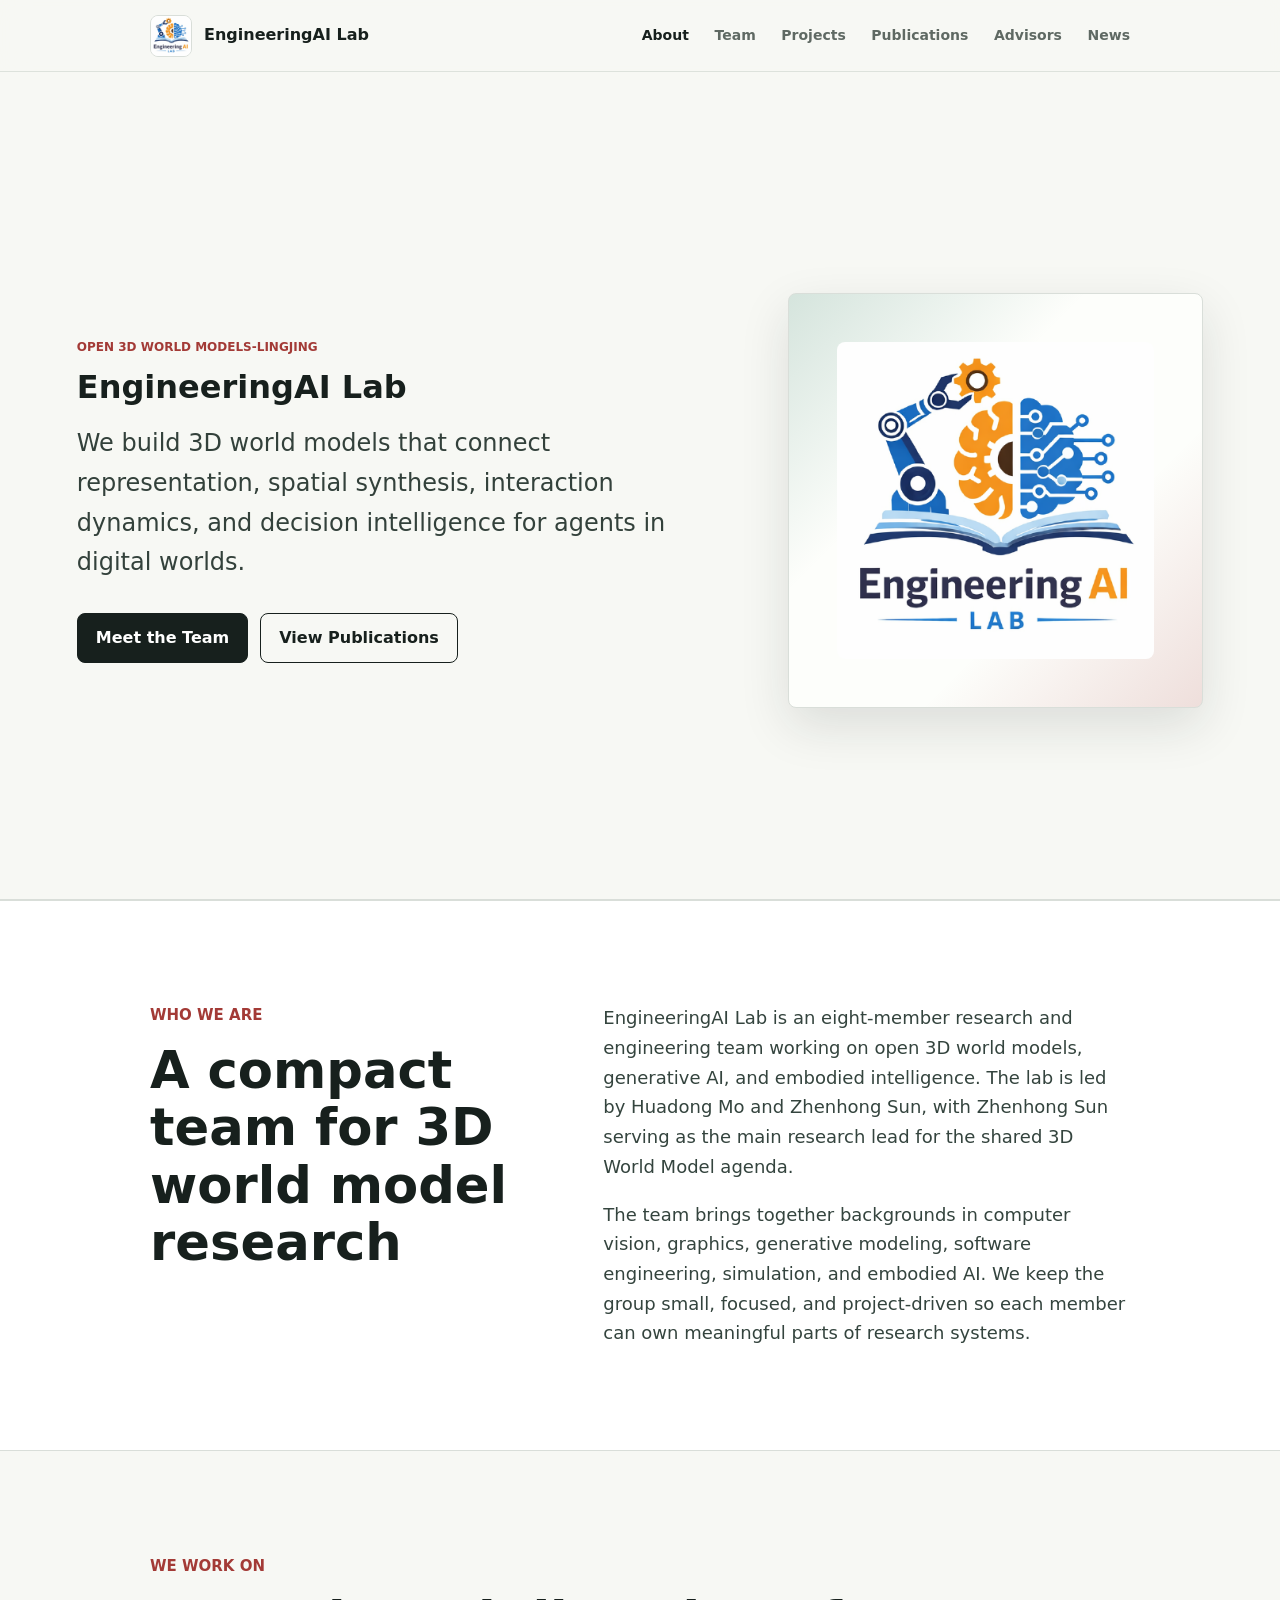
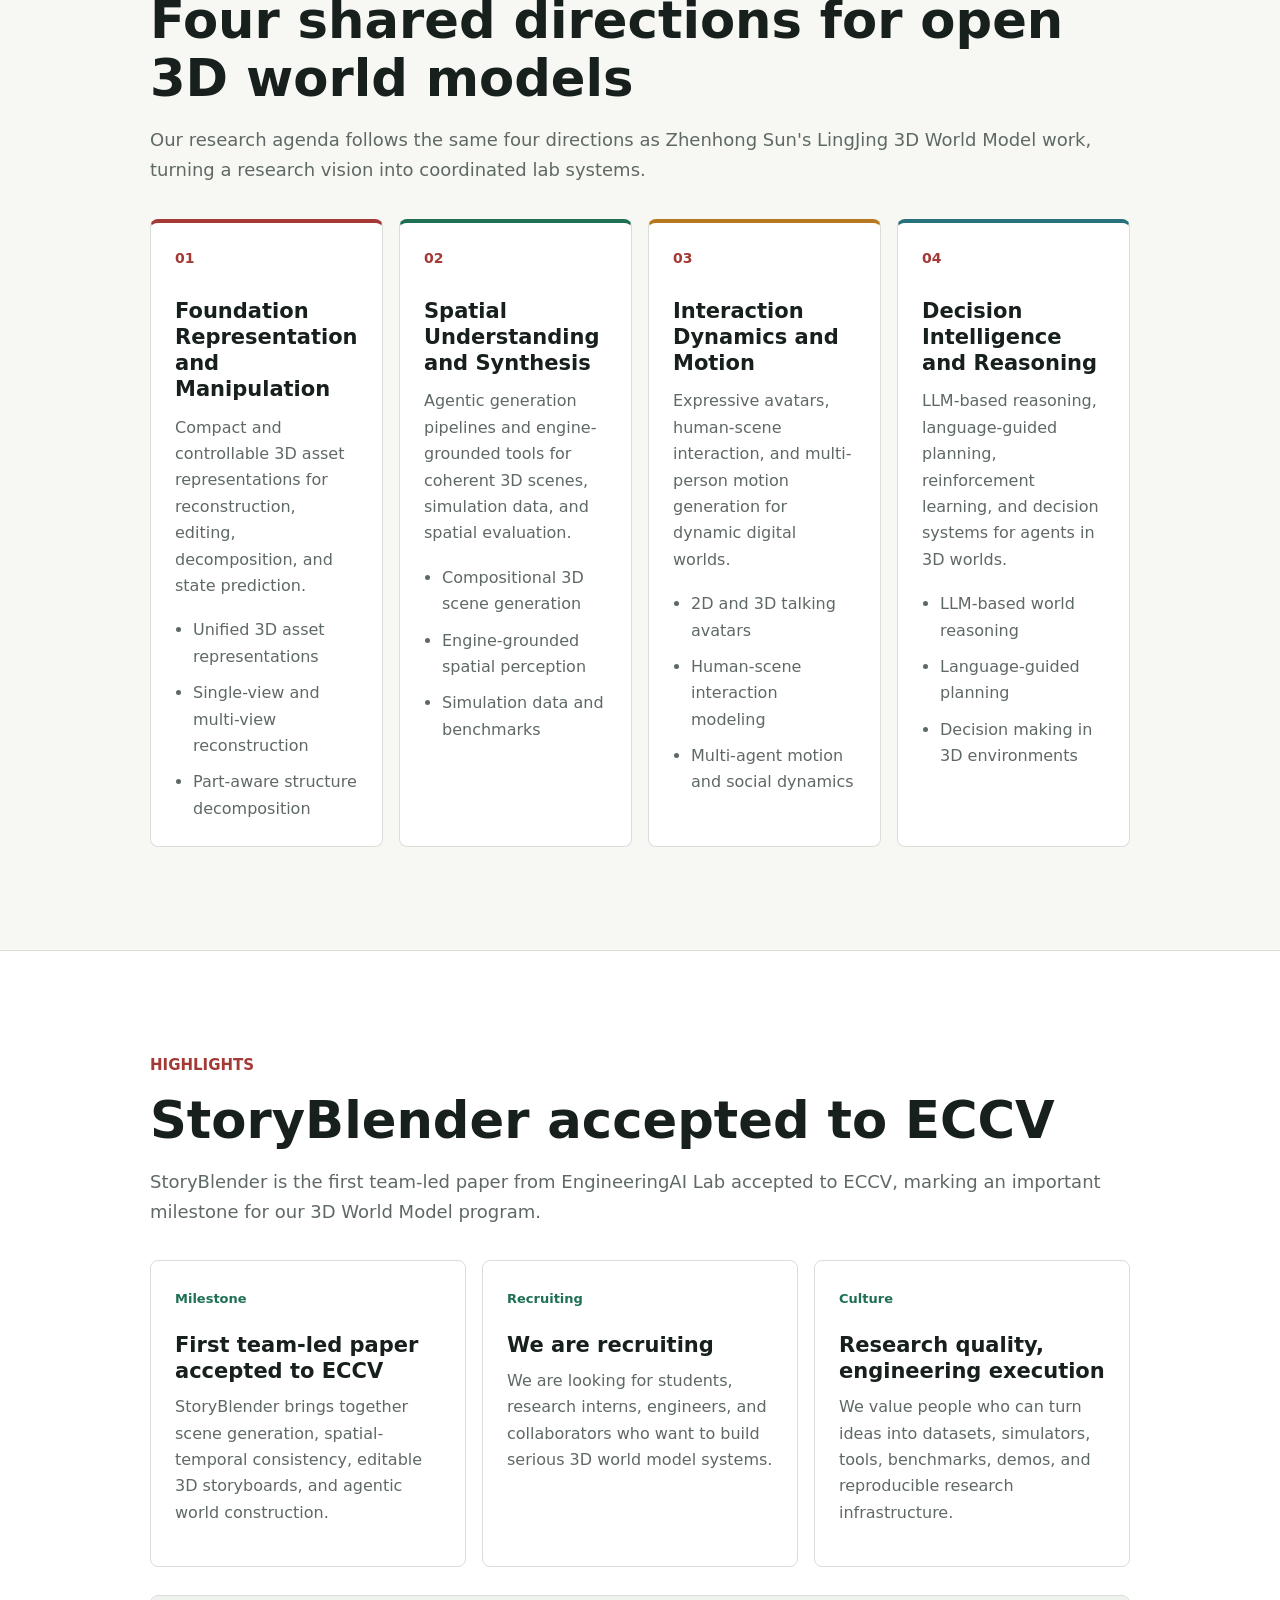
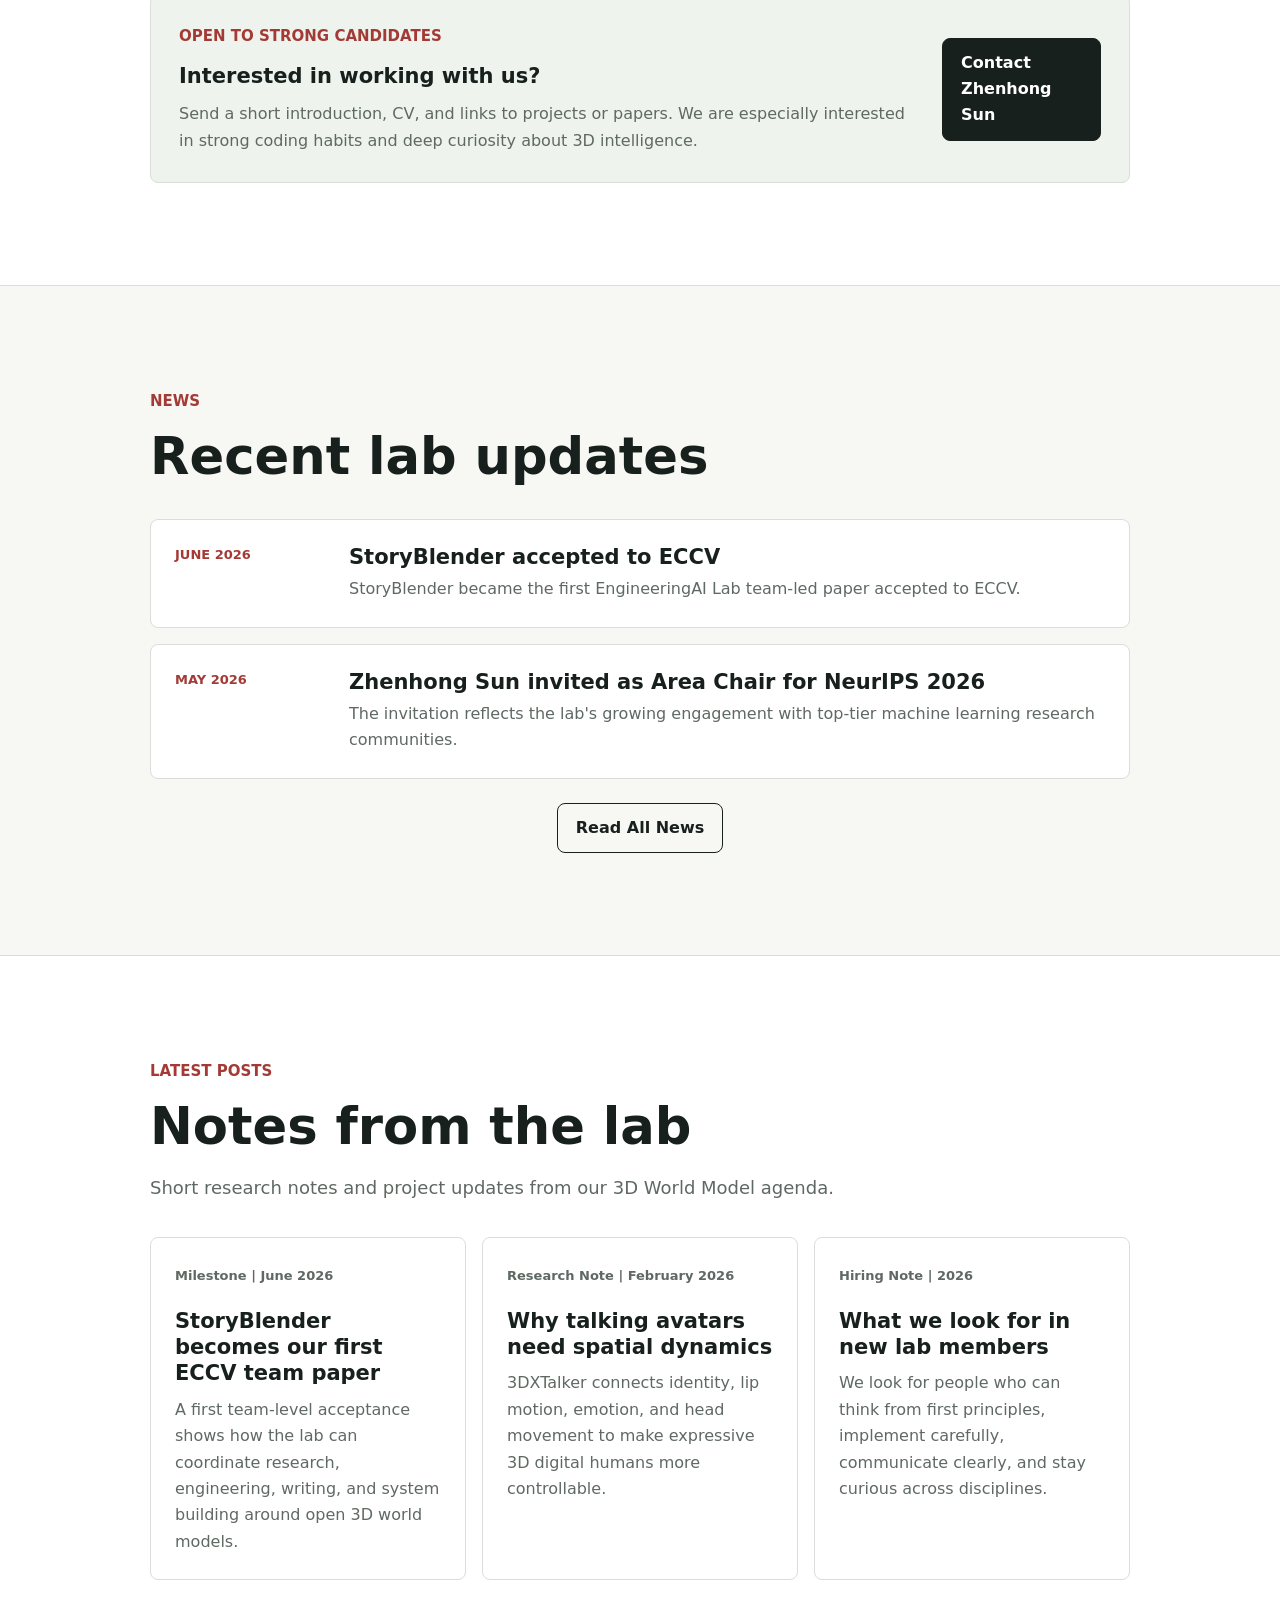
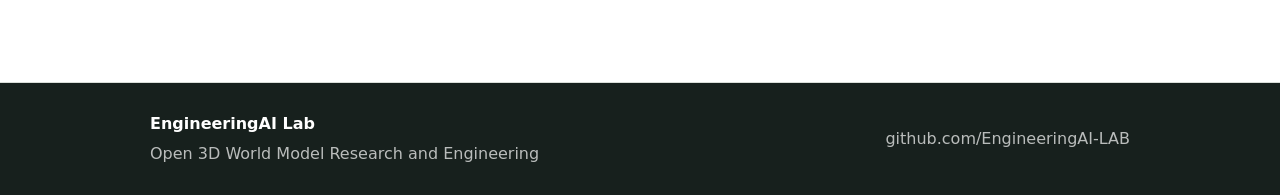
==== commit b94a1358: "Refine lab pages content and layout" ====
--- a/index.html
+++ b/index.html
@@ -29,7 +29,7 @@
     <main>
       <section class="hero">
         <div class="hero-copy">
-          <p class="eyebrow">Open 3D World Models | LingJing | Engineering for Impact</p>
+          <p class="eyebrow">Open 3D World Models-Lingjing</p>
           <h1>EngineeringAI Lab</h1>
           <p class="hero-text">
             We build 3D world models that connect representation, spatial synthesis,
@@ -48,7 +48,7 @@
       <section class="section section-band" id="who-we-are">
         <div class="section-inner two-column">
           <div>
-            <p class="section-kicker">01 | Who We Are</p>
+            <p class="section-kicker">Who We Are</p>
             <h2>A compact team for 3D world model research</h2>
           </div>
           <div class="copy-block">
@@ -70,7 +70,7 @@
 
       <section class="section" id="we-work-on">
         <div class="section-heading wide">
-          <p class="section-kicker">02 | We Work On</p>
+          <p class="section-kicker">We Work On</p>
           <h2>Four shared directions for open 3D world models</h2>
           <p>
             Our research agenda follows the same four directions as Zhenhong Sun's
@@ -137,7 +137,7 @@
       <section class="section section-band" id="highlights">
         <div class="section-inner">
           <div class="section-heading wide">
-            <p class="section-kicker">03 | Highlights</p>
+            <p class="section-kicker">Highlights</p>
             <h2>StoryBlender accepted to ECCV</h2>
             <p>
               StoryBlender is the first team-led paper from EngineeringAI Lab accepted
@@ -187,7 +187,7 @@
 
       <section class="section" id="news-preview">
         <div class="section-heading wide">
-          <p class="section-kicker">04 | News</p>
+          <p class="section-kicker">News</p>
           <h2>Recent lab updates</h2>
         </div>
         <ol class="news-list">
@@ -220,7 +220,7 @@
       <section class="section section-band" id="latest-posts">
         <div class="section-inner">
           <div class="section-heading wide">
-            <p class="section-kicker">05 | Latest Posts</p>
+            <p class="section-kicker">Latest Posts</p>
             <h2>Notes from the lab</h2>
             <p>
               Short research notes and project updates from our 3D World Model agenda.
--- a/styles.css
+++ b/styles.css
@@ -9,6 +9,11 @@
   --gold: #b7791f;
   --cyan: #26717c;
   --shadow: 0 18px 50px rgba(23, 32, 29, 0.12);
+  --container: 980px;
+  --hero-container: 1180px;
+  --page-gutter: clamp(20px, 6vw, 88px);
+  --container-pad: max(var(--page-gutter), calc((100vw - var(--container)) / 2));
+  --hero-pad: max(var(--page-gutter), calc((100vw - var(--hero-container)) / 2));
 }
 
 * {
@@ -47,7 +52,7 @@
   justify-content: space-between;
   gap: 24px;
   min-height: 72px;
-  padding: 14px clamp(18px, 4vw, 56px);
+  padding: 14px var(--container-pad);
   background: rgba(247, 248, 244, 0.92);
   border-bottom: 1px solid rgba(217, 222, 217, 0.85);
   backdrop-filter: blur(14px);
@@ -96,7 +101,7 @@
   align-items: center;
   gap: clamp(32px, 7vw, 96px);
   min-height: calc(100vh - 72px);
-  padding: clamp(56px, 8vw, 108px) clamp(20px, 6vw, 88px) clamp(42px, 7vw, 72px);
+  padding: clamp(56px, 8vw, 108px) var(--hero-pad) clamp(42px, 7vw, 72px);
   border-bottom: 1px solid var(--line);
 }
 
@@ -108,10 +113,17 @@
 .section-kicker {
   margin: 0 0 14px;
   color: var(--red);
-  font-size: 12px;
   font-weight: 800;
   letter-spacing: 0;
   text-transform: uppercase;
+}
+
+.eyebrow {
+  font-size: 12px;
+}
+
+.section-kicker {
+  font-size: 15px;
 }
 
 h1,
@@ -123,7 +135,7 @@
 
 h1 {
   margin-bottom: 22px;
-  font-size: clamp(48px, 9vw, 108px);
+  font-size: 32px;
   line-height: 0.95;
   letter-spacing: 0;
 }
@@ -201,9 +213,10 @@
 }
 
 .page-hero {
-  max-width: 1180px;
+  max-width: var(--container);
   margin: 0 auto;
-  padding: clamp(64px, 9vw, 120px) clamp(20px, 6vw, 88px) clamp(40px, 6vw, 76px);
+  padding: clamp(64px, 9vw, 120px) 0 clamp(40px, 6vw, 76px);
+  width: calc(100% - (2 * var(--container-pad)));
 }
 
 .page-hero h1 {
@@ -219,7 +232,7 @@
 }
 
 .section {
-  padding: clamp(58px, 8vw, 108px) clamp(20px, 6vw, 88px);
+  padding: clamp(58px, 8vw, 108px) var(--container-pad);
 }
 
 .section-band {
@@ -229,7 +242,7 @@
 }
 
 .section-inner {
-  max-width: 1180px;
+  max-width: var(--container);
   margin: 0 auto;
 }
 
@@ -249,12 +262,12 @@
 }
 
 .section-heading {
-  max-width: 860px;
+  max-width: var(--container);
   margin: 0 auto 34px;
 }
 
 .section-heading.wide {
-  max-width: 980px;
+  max-width: var(--container);
 }
 
 .section-heading p:not(.section-kicker) {
@@ -277,7 +290,7 @@
   display: grid;
   grid-template-columns: repeat(4, minmax(0, 1fr));
   gap: 16px;
-  max-width: 1260px;
+  max-width: var(--container);
   margin: 0 auto;
 }
 
@@ -367,7 +380,7 @@
   display: grid;
   grid-template-columns: repeat(2, minmax(0, 1fr));
   gap: 16px;
-  max-width: 980px;
+  max-width: var(--container);
   margin: 0 auto 24px;
 }
 
@@ -386,8 +399,12 @@
 }
 
 .section-table {
-  max-width: 980px;
+  max-width: var(--container);
   margin: 0 auto 24px;
+}
+
+.section-table table {
+  min-width: 920px;
 }
 
 .alumni-grid {
@@ -441,8 +458,47 @@
   font-weight: 800;
 }
 
+.project-list {
+  display: grid;
+  gap: 16px;
+  max-width: var(--container);
+  margin: 0 auto;
+}
+
+.project-entry-card {
+  padding: 24px;
+  background: var(--surface);
+  border: 1px solid var(--line);
+  border-radius: 8px;
+}
+
+.project-entry-card p {
+  color: var(--muted);
+}
+
+.project-links {
+  display: flex;
+  flex-wrap: wrap;
+  gap: 10px;
+  margin-top: 18px;
+}
+
+.project-links a,
+.project-links span {
+  display: inline-flex;
+  align-items: center;
+  min-height: 32px;
+  padding: 5px 10px;
+  color: var(--green);
+  background: #eef3ed;
+  border: 1px solid var(--line);
+  border-radius: 8px;
+  font-size: 13px;
+  font-weight: 800;
+}
+
 .roadmap {
-  max-width: 1260px;
+  max-width: var(--container);
   margin: 48px auto 0;
 }
 
@@ -457,11 +513,42 @@
   padding: 22px;
 }
 
+.advisor-list-wide {
+  grid-template-columns: 1fr;
+}
+
+.advisor-card {
+  display: grid;
+  grid-template-columns: minmax(180px, 0.75fr) minmax(0, 1.5fr) auto;
+  align-items: center;
+  gap: 22px;
+}
+
+.advisor-card p {
+  margin-bottom: 0;
+}
+
+.advisor-card a {
+  display: inline-flex;
+  align-items: center;
+  justify-content: center;
+  min-height: 36px;
+  padding: 7px 12px;
+  color: var(--surface);
+  background: var(--ink);
+  border-radius: 8px;
+  font-size: 13px;
+  font-weight: 850;
+  white-space: nowrap;
+}
+
 .highlight-grid,
 .post-grid {
   display: grid;
   grid-template-columns: repeat(3, minmax(0, 1fr));
   gap: 16px;
+  max-width: var(--container);
+  margin: 0 auto;
 }
 
 .highlight-card,
@@ -503,7 +590,7 @@
 .news-list {
   display: grid;
   gap: 16px;
-  max-width: 980px;
+  max-width: var(--container);
   margin: 0 auto;
   padding: 0;
   list-style: none;
@@ -538,8 +625,73 @@
 .publication-list {
   display: grid;
   gap: 16px;
-  max-width: 980px;
+  max-width: var(--container);
   margin: 0 auto;
+}
+
+.paper-list {
+  padding: 0;
+  list-style: none;
+}
+
+.paper-list li {
+  padding: 22px;
+  background: var(--surface);
+  border: 1px solid var(--line);
+  border-radius: 8px;
+}
+
+.featured-paper {
+  border-top: 4px solid var(--red);
+}
+
+.year-block h2 {
+  margin-bottom: 22px;
+}
+
+.publication-title-row {
+  display: flex;
+  align-items: flex-start;
+  gap: 12px;
+}
+
+.publication-bullet {
+  width: 8px;
+  height: 8px;
+  margin-top: 10px;
+  flex: 0 0 auto;
+  background: var(--red);
+  border-radius: 50%;
+}
+
+.publication-title {
+  font-size: 18px;
+  font-weight: 850;
+  line-height: 1.35;
+}
+
+.publication-type {
+  display: inline-flex;
+  margin-left: 6px;
+  padding: 2px 7px;
+  color: var(--green);
+  background: #eef3ed;
+  border: 1px solid var(--line);
+  border-radius: 8px;
+  font-size: 11px;
+  font-weight: 850;
+  vertical-align: middle;
+}
+
+.publication-authors,
+.publication-venue {
+  margin-top: 8px;
+  padding-left: 20px;
+  color: var(--muted);
+}
+
+.publication-venue {
+  color: #34443e;
 }
 
 .publication-card {
@@ -555,7 +707,7 @@
   align-items: center;
   justify-content: space-between;
   gap: 20px;
-  padding: 28px clamp(20px, 6vw, 88px);
+  padding: 28px var(--container-pad);
   color: var(--surface);
   background: var(--ink);
 }
@@ -625,6 +777,10 @@
   .news-list li {
     grid-template-columns: 1fr;
     gap: 8px;
+  }
+
+  .advisor-card {
+    grid-template-columns: 1fr;
   }
 }
 
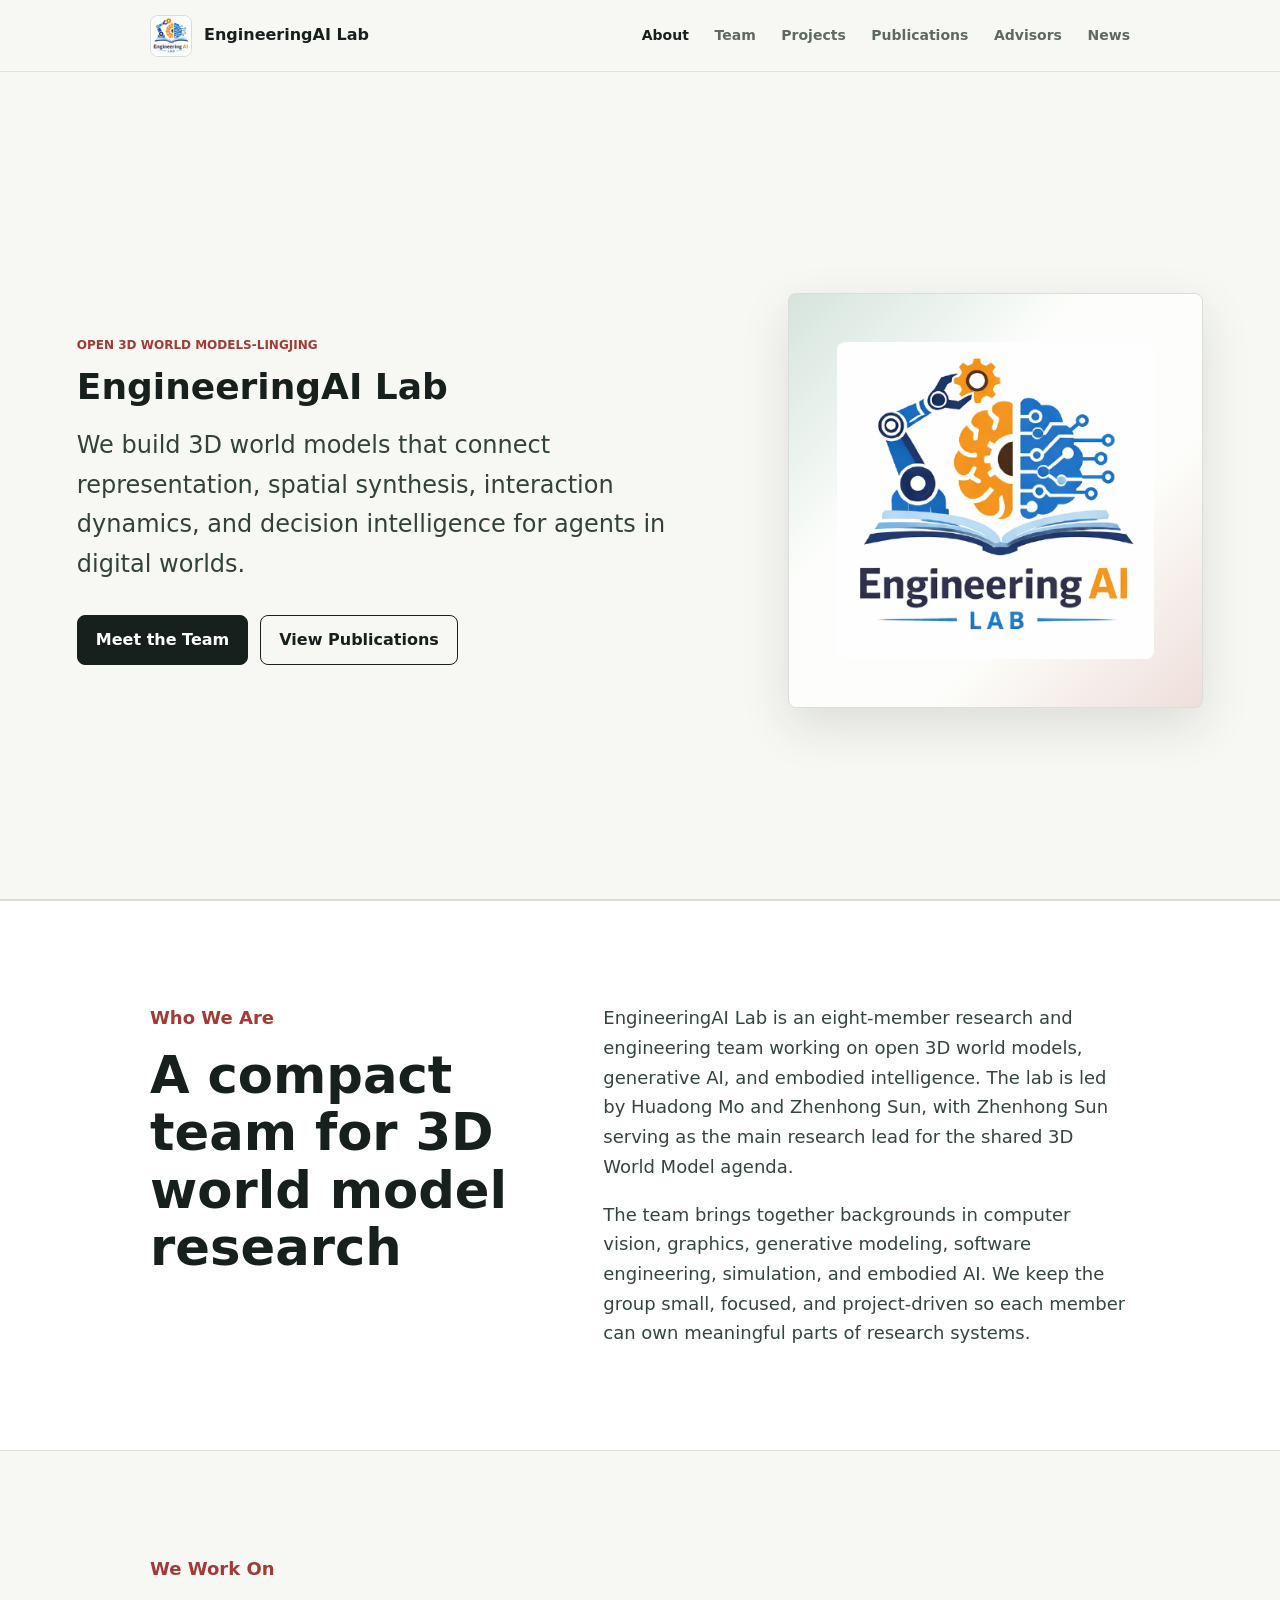
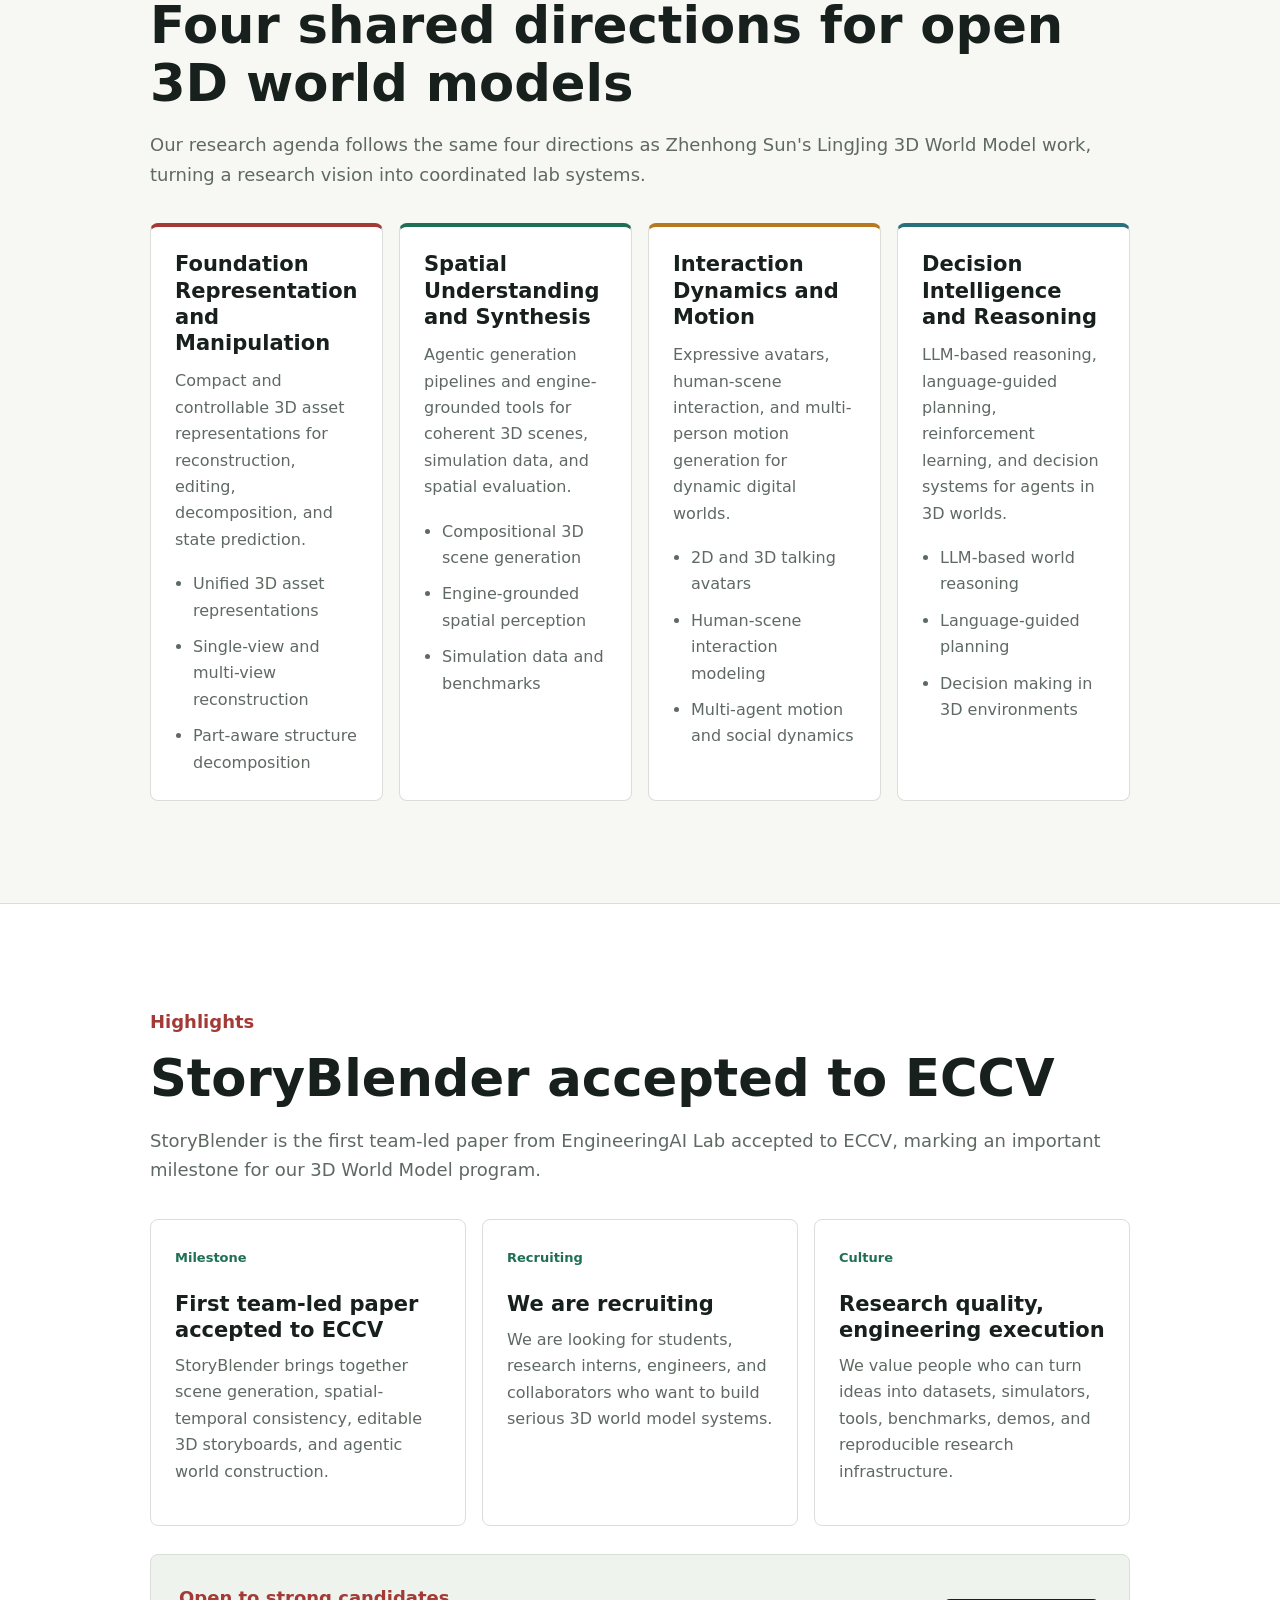
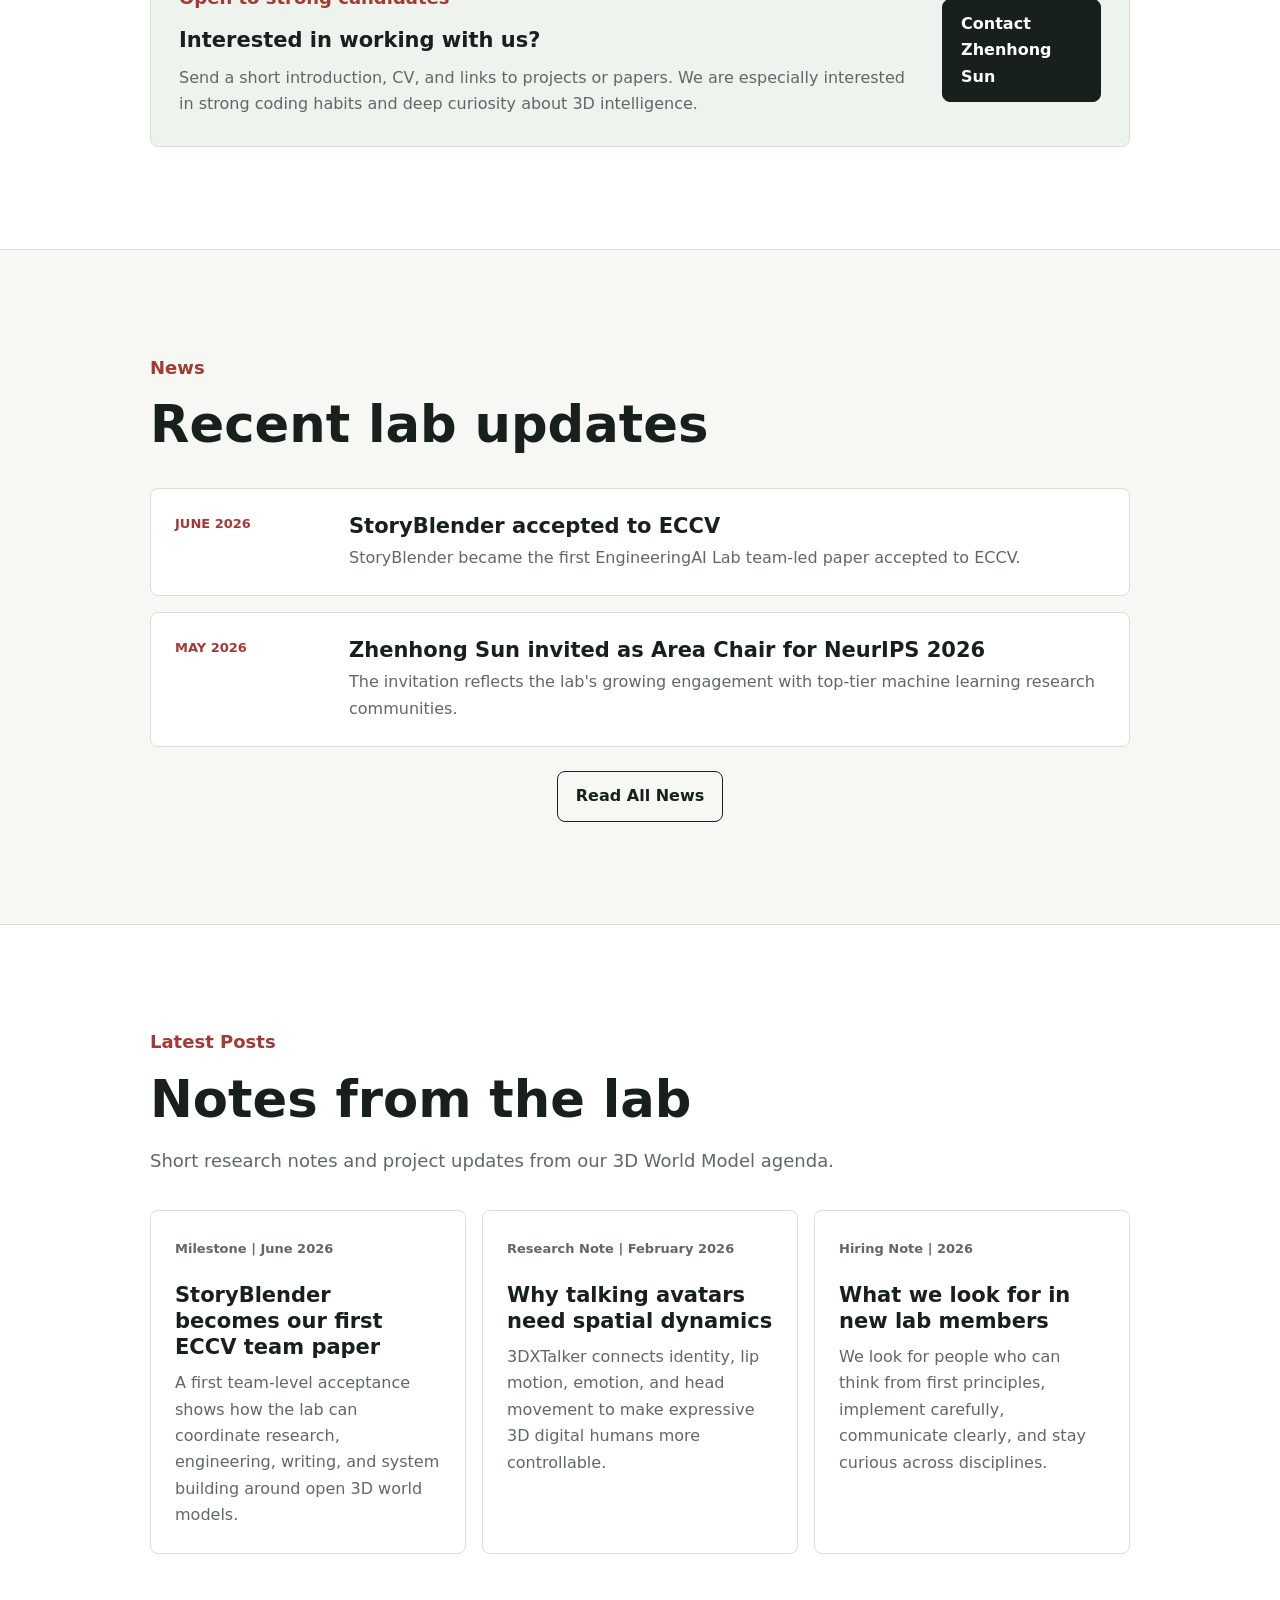
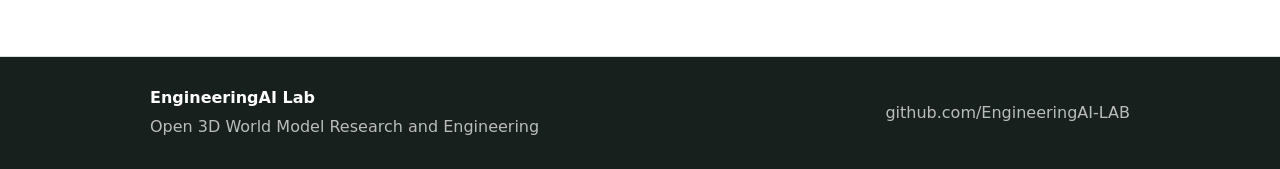
==== commit 33c8859c: "Apply requested homepage refinements" ====
--- a/index.html
+++ b/index.html
@@ -80,7 +80,6 @@
         </div>
         <div class="direction-grid">
           <article class="direction-card">
-            <span class="index">01</span>
             <h3>Foundation Representation and Manipulation</h3>
             <p>
               Compact and controllable 3D asset representations for reconstruction,
@@ -93,7 +92,6 @@
             </ul>
           </article>
           <article class="direction-card">
-            <span class="index">02</span>
             <h3>Spatial Understanding and Synthesis</h3>
             <p>
               Agentic generation pipelines and engine-grounded tools for coherent 3D
@@ -106,7 +104,6 @@
             </ul>
           </article>
           <article class="direction-card">
-            <span class="index">03</span>
             <h3>Interaction Dynamics and Motion</h3>
             <p>
               Expressive avatars, human-scene interaction, and multi-person motion
@@ -119,7 +116,6 @@
             </ul>
           </article>
           <article class="direction-card">
-            <span class="index">04</span>
             <h3>Decision Intelligence and Reasoning</h3>
             <p>
               LLM-based reasoning, language-guided planning, reinforcement learning,
--- a/styles.css
+++ b/styles.css
@@ -123,7 +123,9 @@
 }
 
 .section-kicker {
-  font-size: 15px;
+  font-size: 18px;
+  font-weight: 900;
+  text-transform: none;
 }
 
 h1,
@@ -135,7 +137,7 @@
 
 h1 {
   margin-bottom: 22px;
-  font-size: 32px;
+  font-size: 36px;
   line-height: 0.95;
   letter-spacing: 0;
 }
@@ -222,7 +224,8 @@
 .page-hero h1 {
   max-width: 940px;
   margin-bottom: 22px;
-  font-size: clamp(42px, 7vw, 86px);
+  font-size: 36px;
+  line-height: 1.05;
 }
 
 .page-hero p:not(.eyebrow) {
@@ -328,14 +331,6 @@
   border-top: 4px solid var(--cyan);
 }
 
-.index {
-  display: block;
-  margin-bottom: 28px;
-  color: var(--red);
-  font-size: 14px;
-  font-weight: 900;
-}
-
 .direction-card p,
 .direction-card li,
 .project-card span,
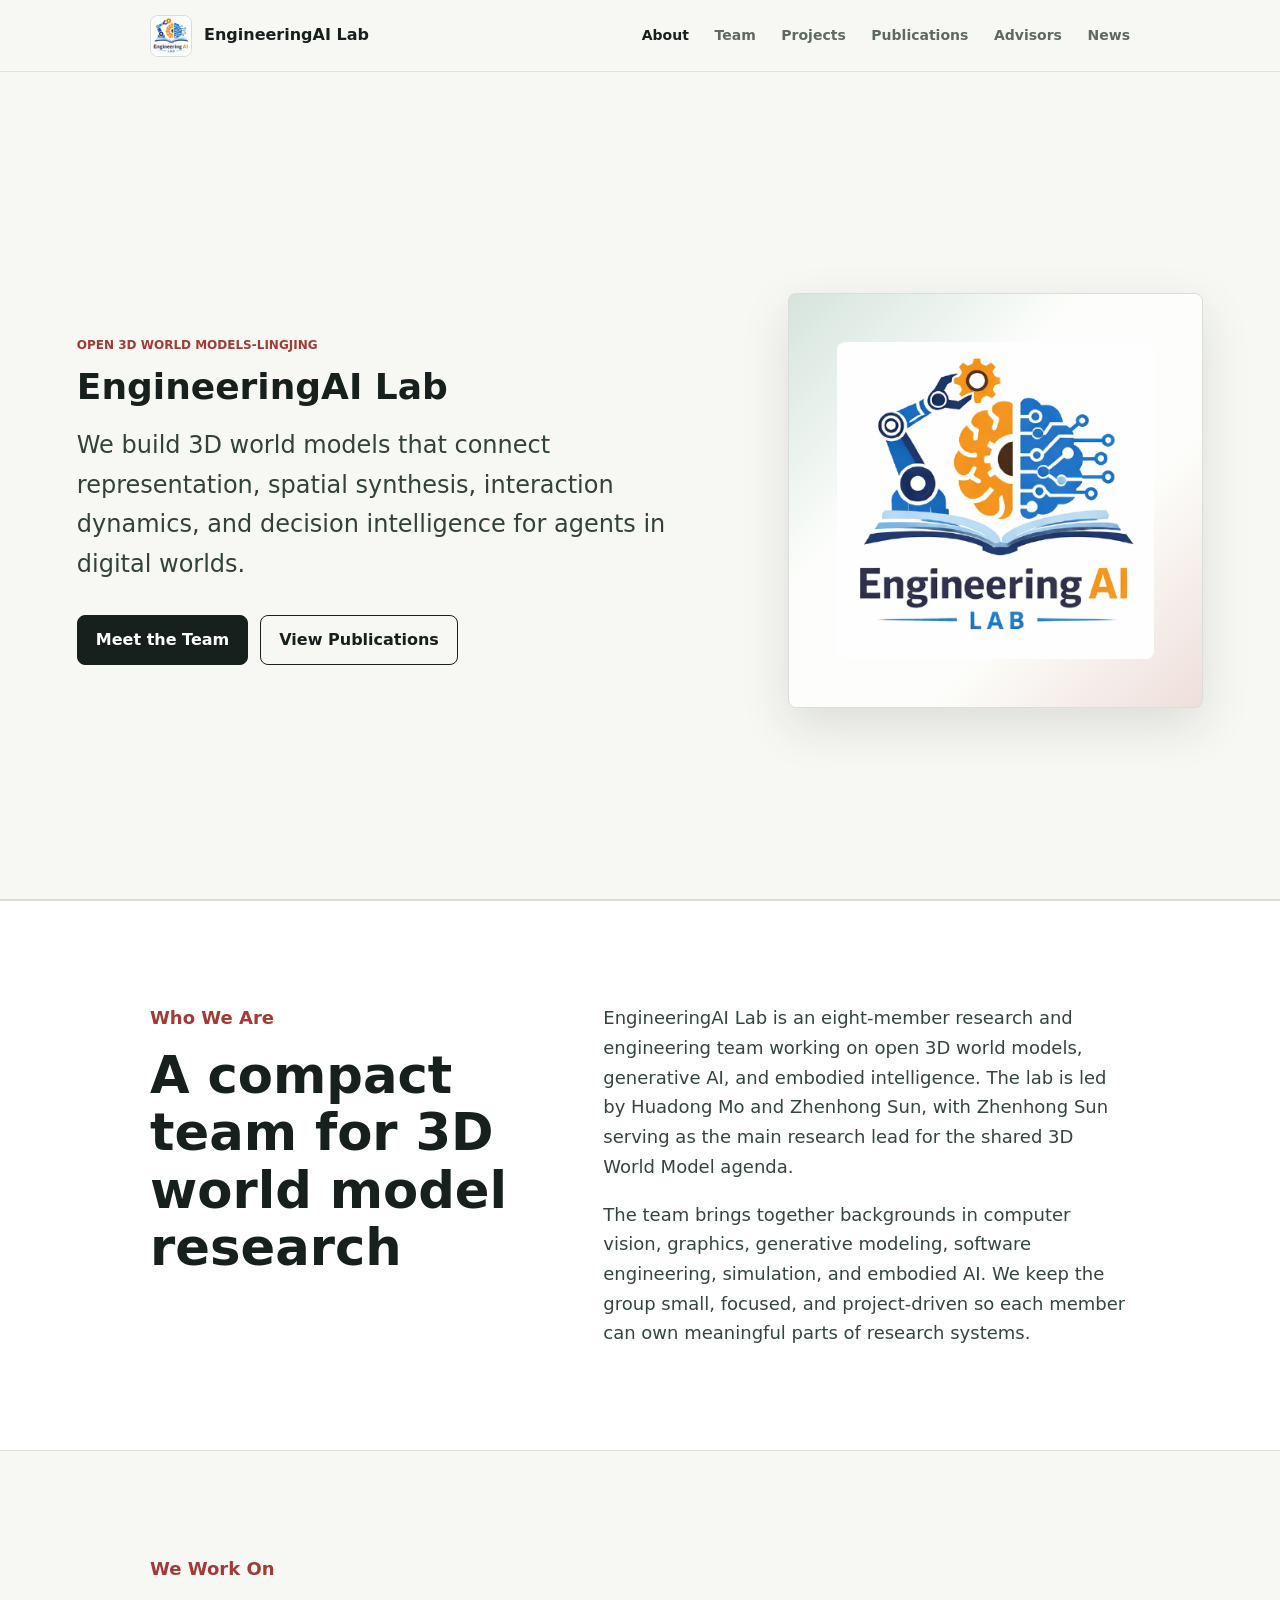
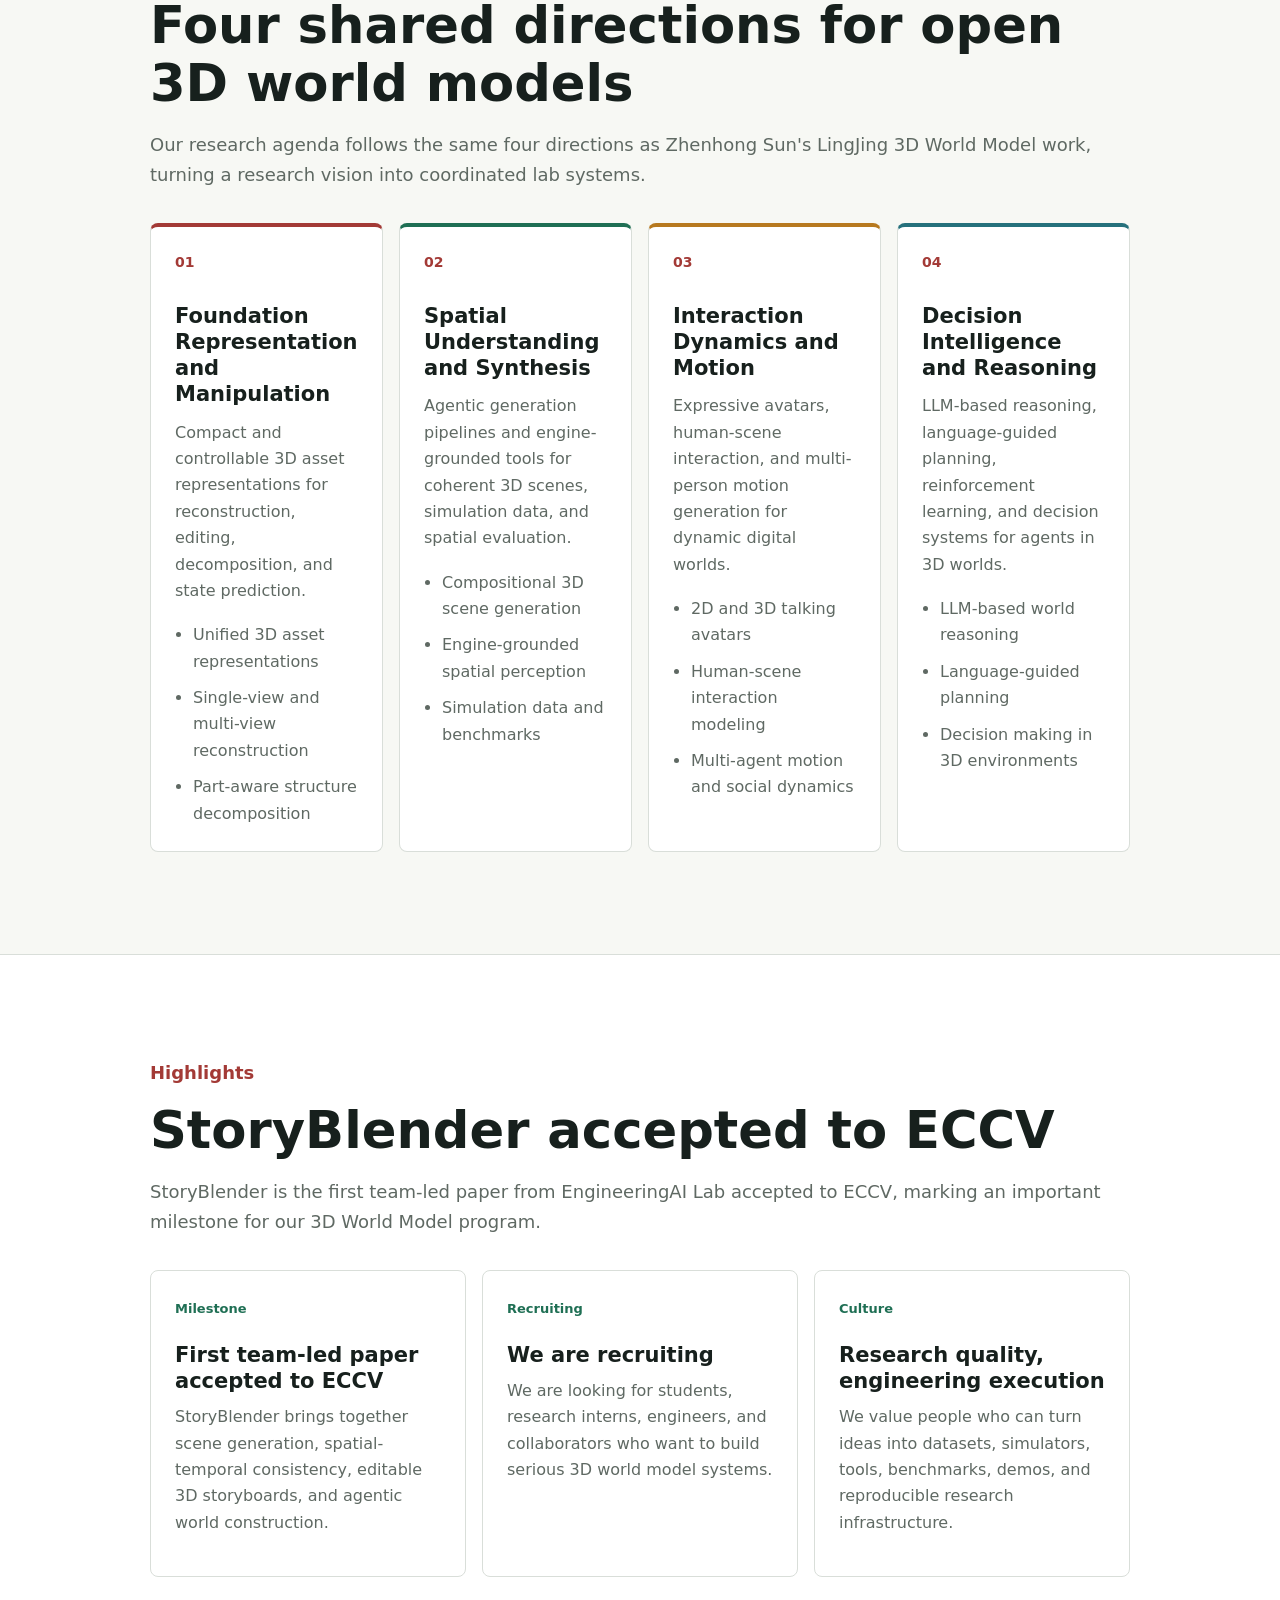
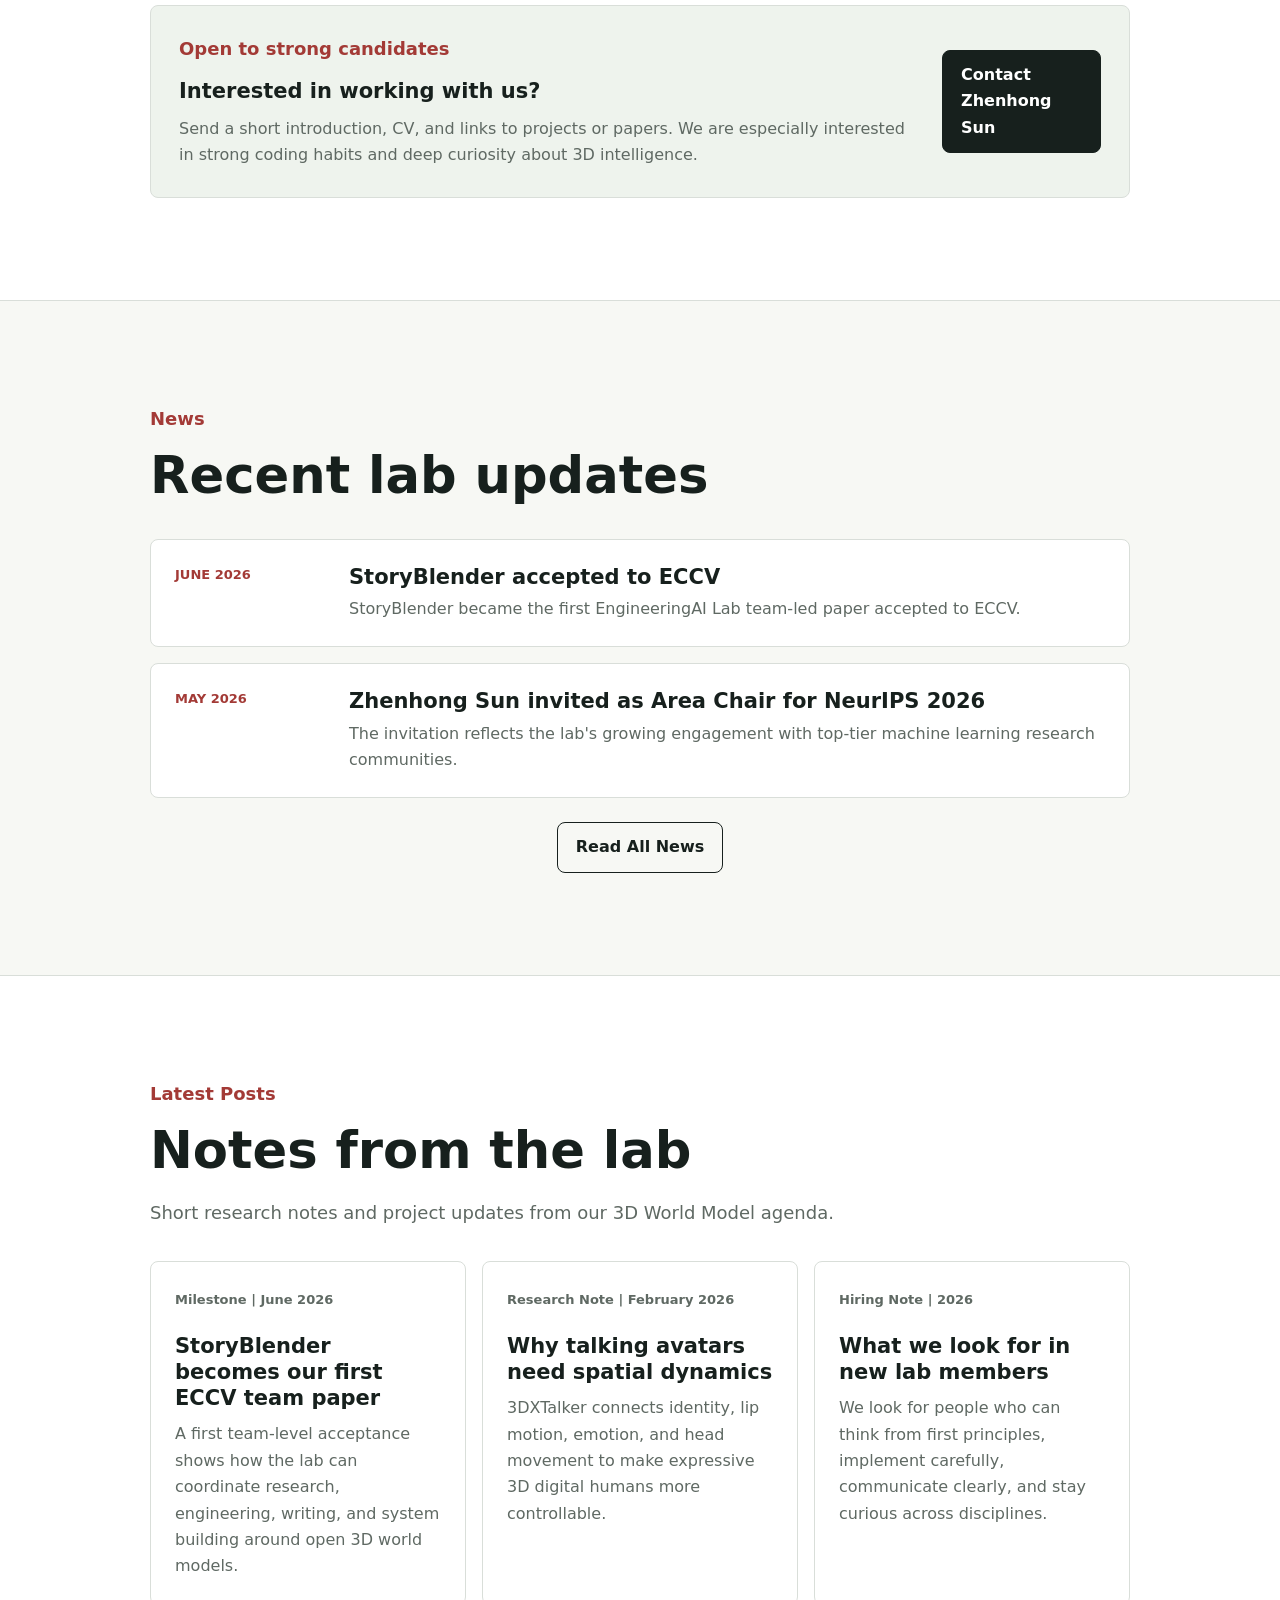
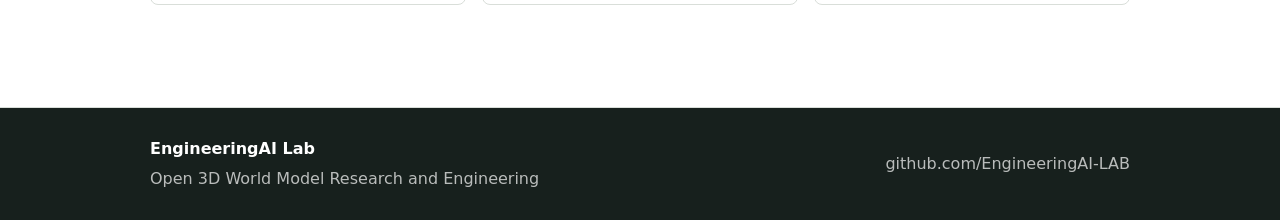
==== commit 205a11d5: "Restore research direction numbering" ====
--- a/index.html
+++ b/index.html
@@ -80,6 +80,7 @@
         </div>
         <div class="direction-grid">
           <article class="direction-card">
+            <span class="index">01</span>
             <h3>Foundation Representation and Manipulation</h3>
             <p>
               Compact and controllable 3D asset representations for reconstruction,
@@ -92,6 +93,7 @@
             </ul>
           </article>
           <article class="direction-card">
+            <span class="index">02</span>
             <h3>Spatial Understanding and Synthesis</h3>
             <p>
               Agentic generation pipelines and engine-grounded tools for coherent 3D
@@ -104,6 +106,7 @@
             </ul>
           </article>
           <article class="direction-card">
+            <span class="index">03</span>
             <h3>Interaction Dynamics and Motion</h3>
             <p>
               Expressive avatars, human-scene interaction, and multi-person motion
@@ -116,6 +119,7 @@
             </ul>
           </article>
           <article class="direction-card">
+            <span class="index">04</span>
             <h3>Decision Intelligence and Reasoning</h3>
             <p>
               LLM-based reasoning, language-guided planning, reinforcement learning,
--- a/styles.css
+++ b/styles.css
@@ -331,6 +331,14 @@
   border-top: 4px solid var(--cyan);
 }
 
+.index {
+  display: block;
+  margin-bottom: 28px;
+  color: var(--red);
+  font-size: 14px;
+  font-weight: 900;
+}
+
 .direction-card p,
 .direction-card li,
 .project-card span,
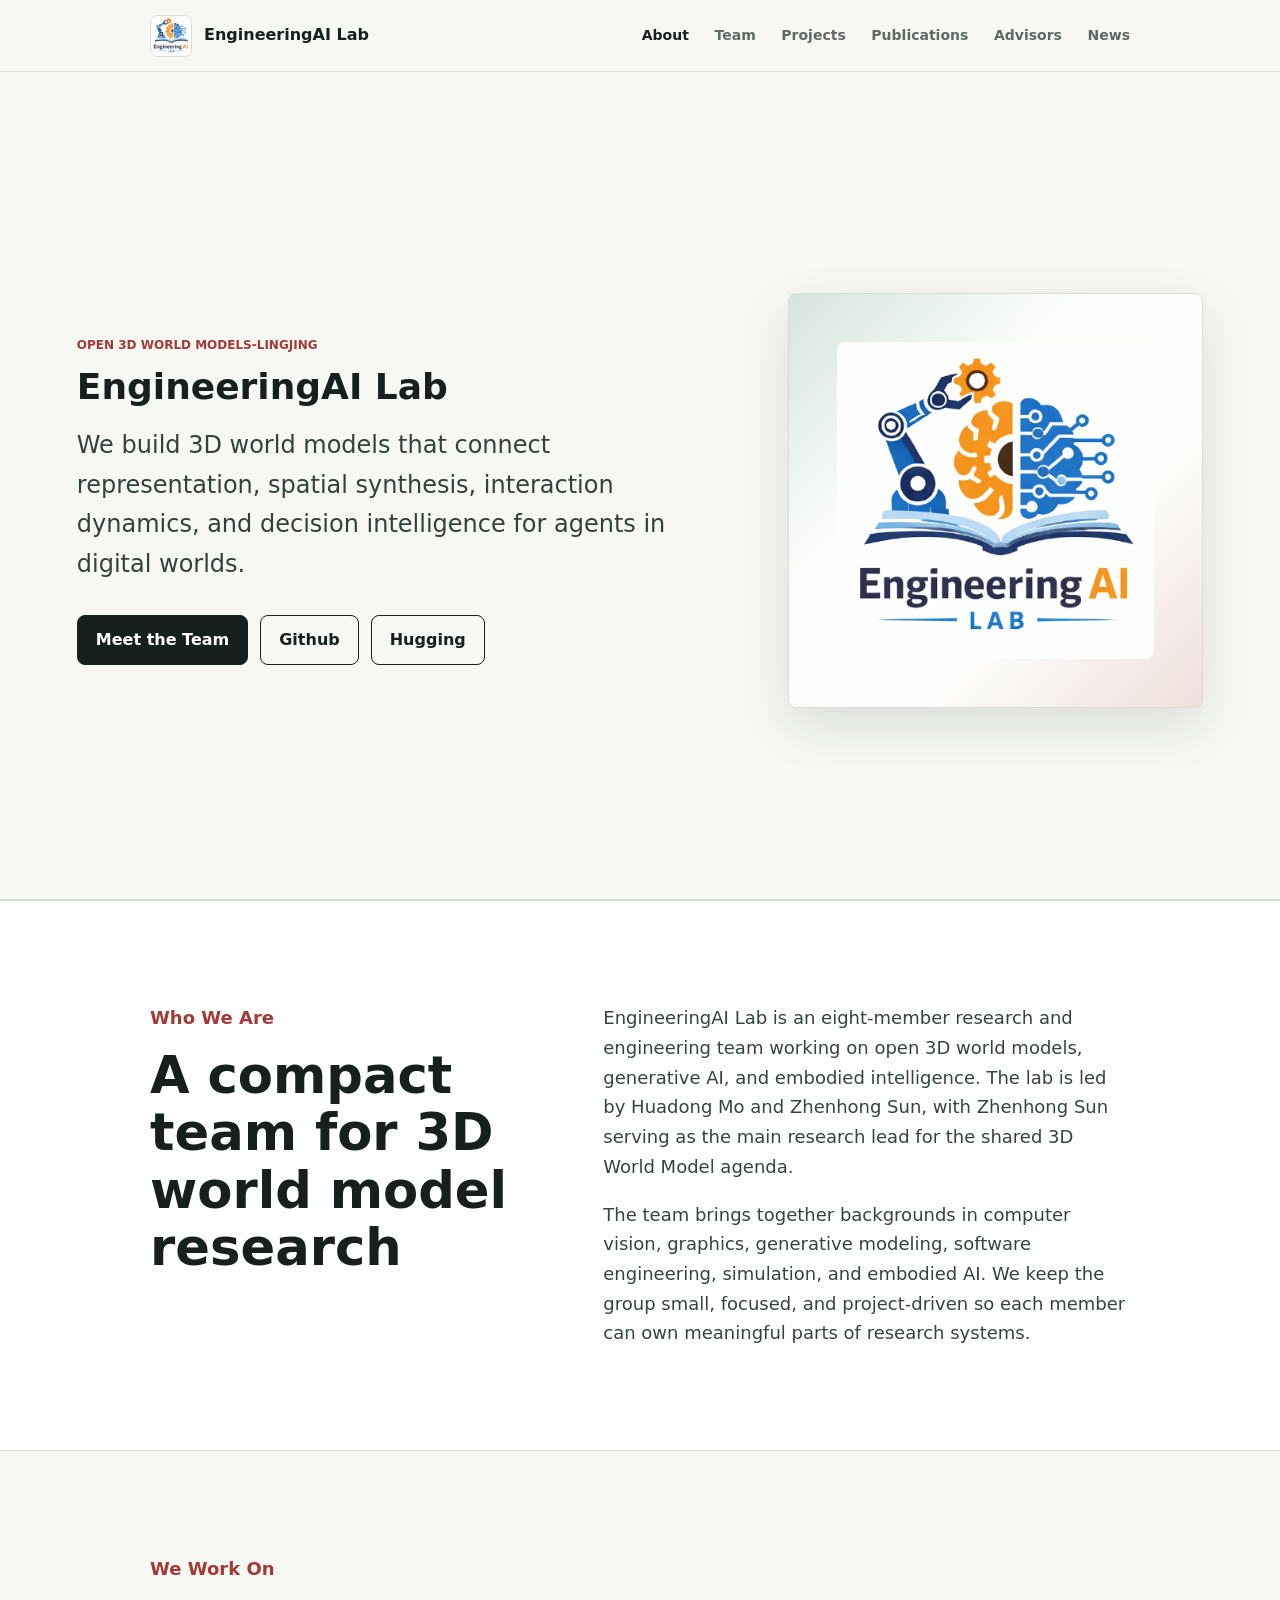
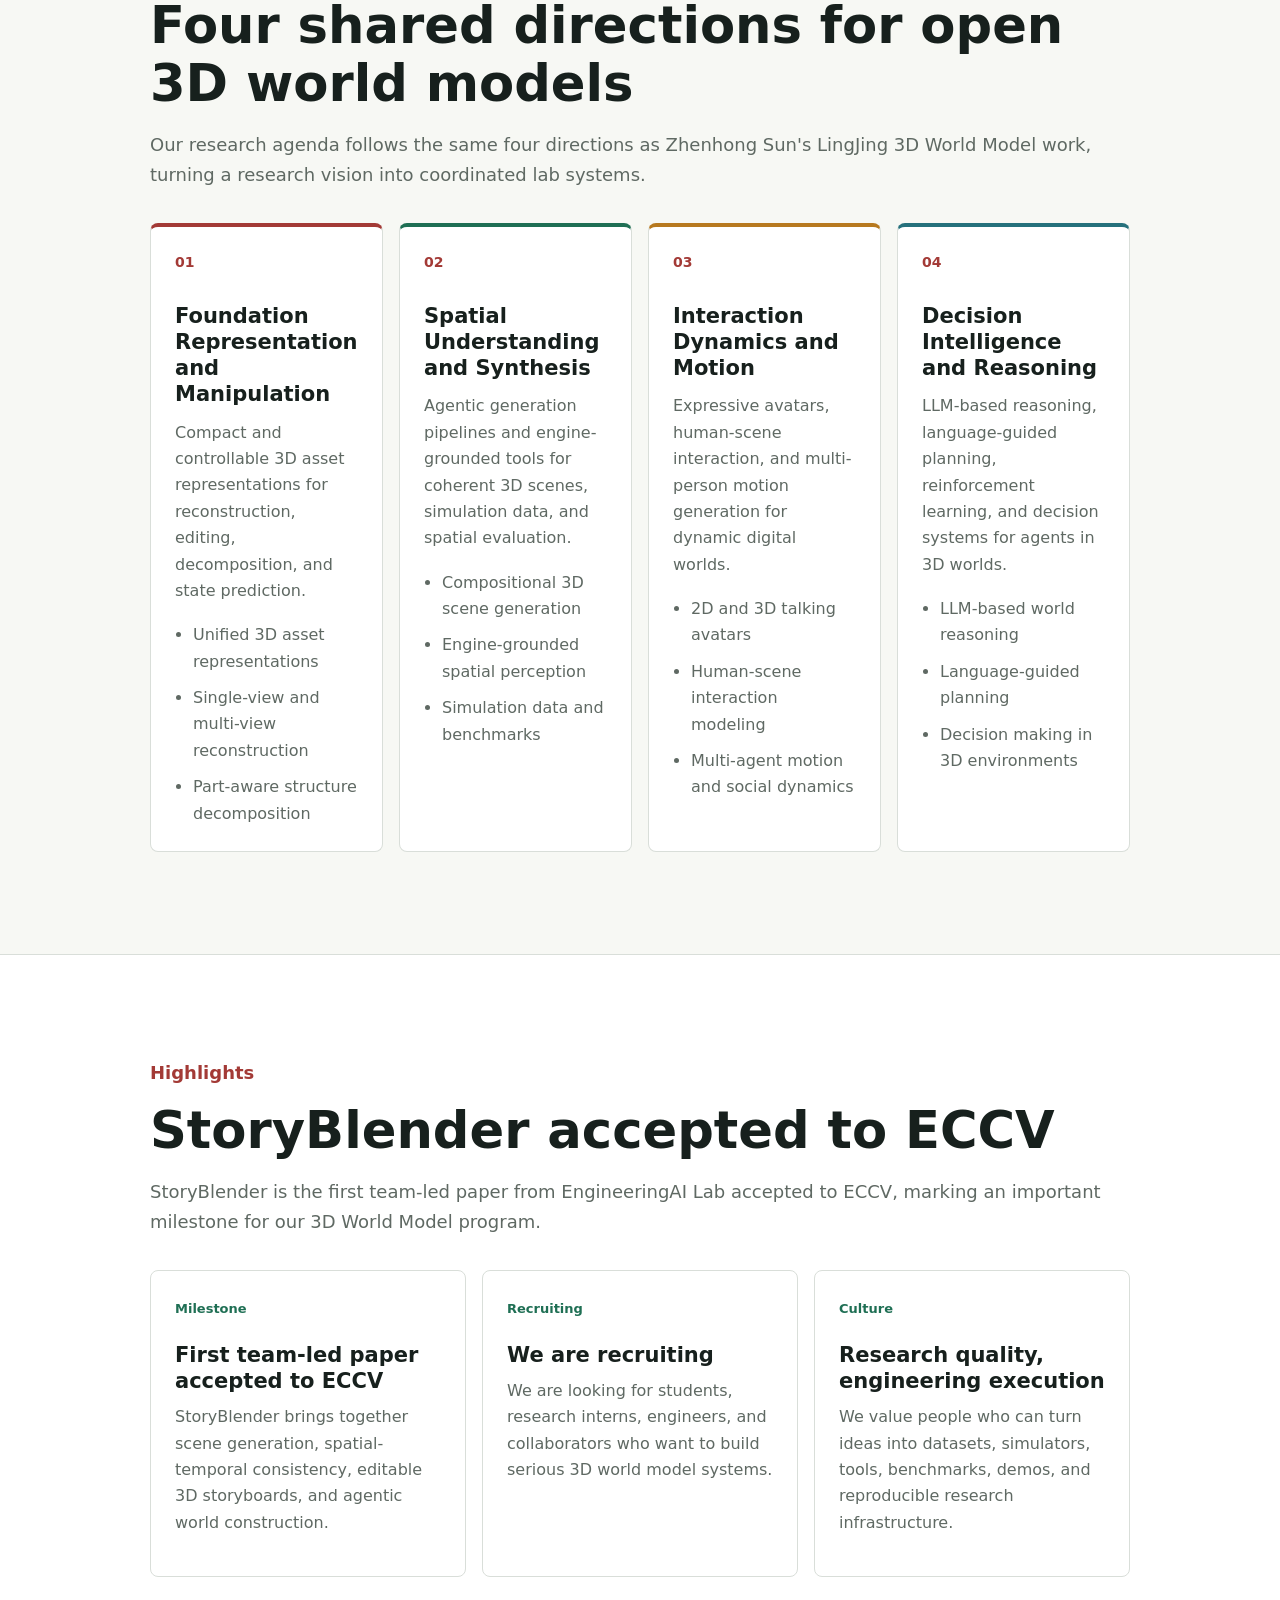
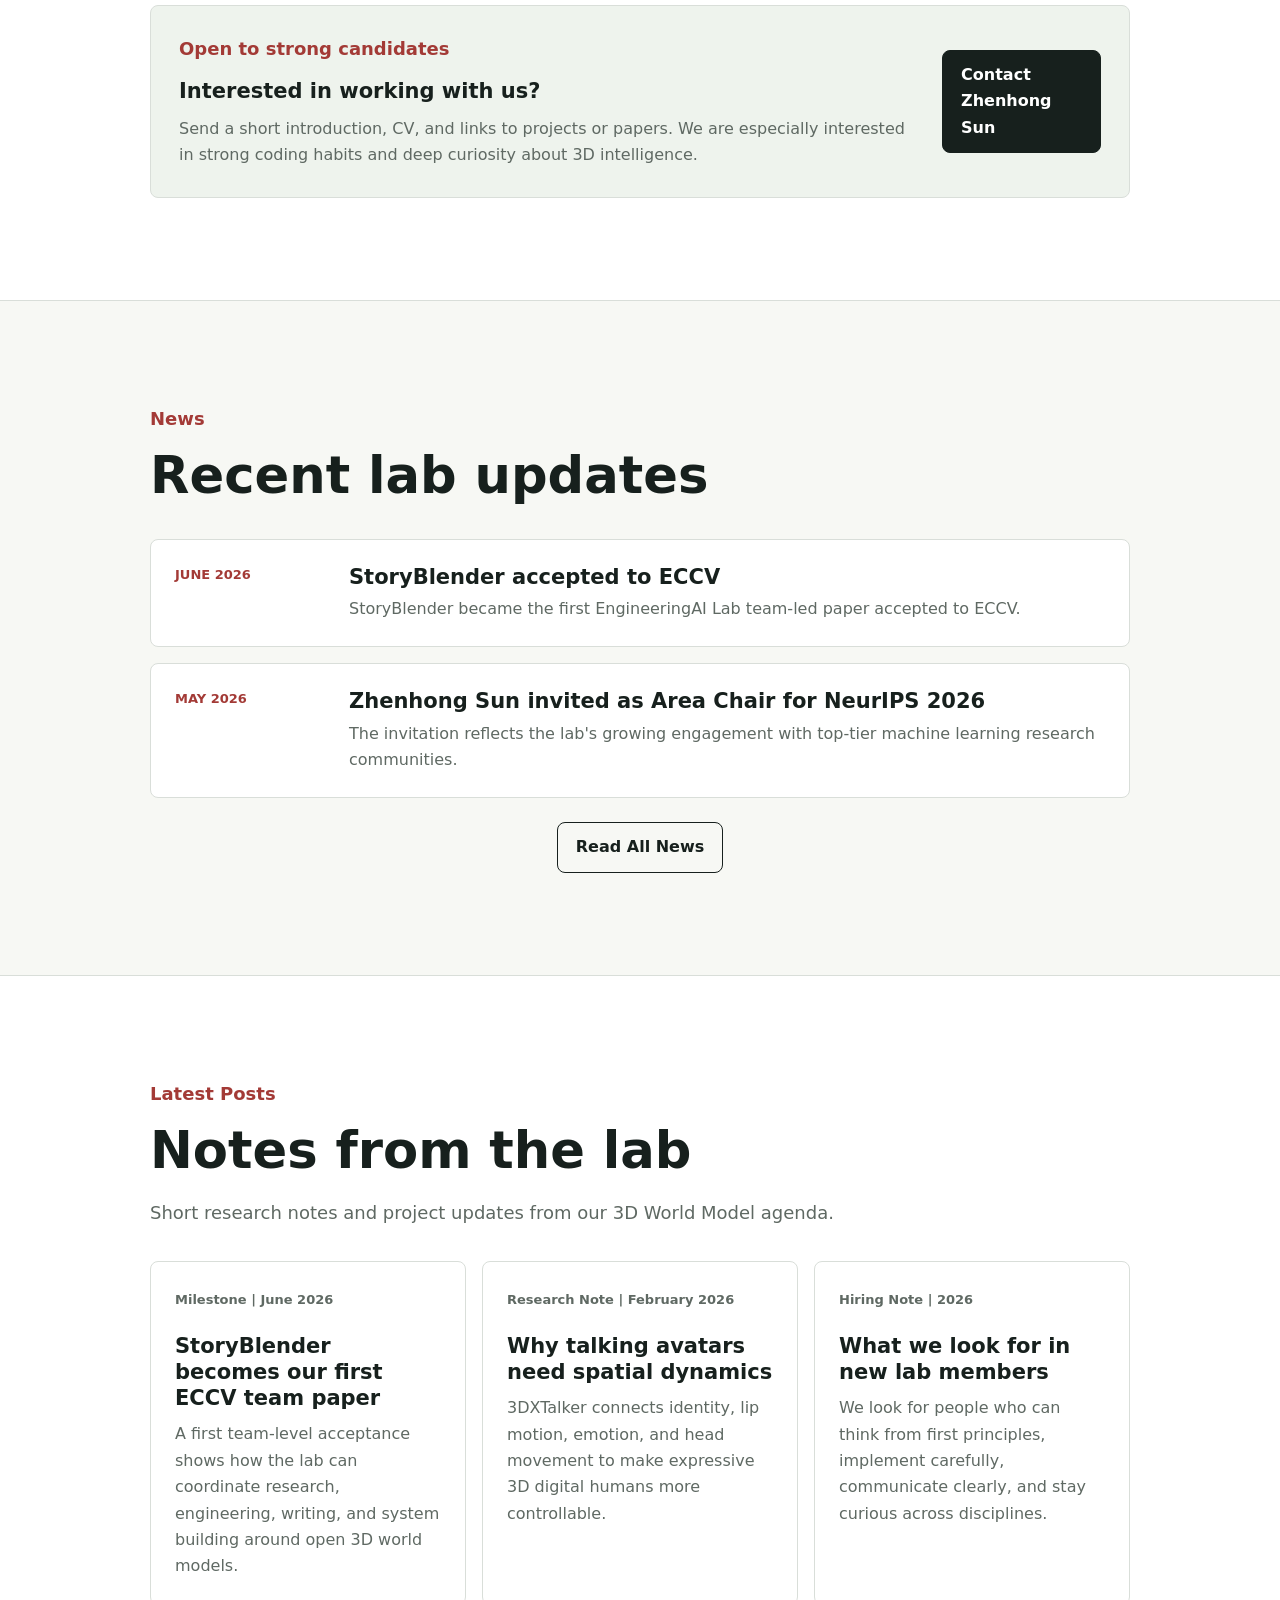
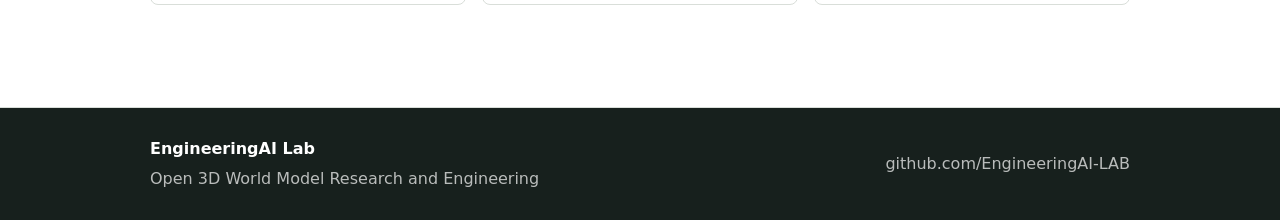
==== commit 84b8cf0d: "Update homepage quick links" ====
--- a/index.html
+++ b/index.html
@@ -37,7 +37,8 @@
           </p>
           <div class="hero-actions" aria-label="Quick links">
             <a class="button primary" href="team.html">Meet the Team</a>
-            <a class="button secondary" href="publications.html">View Publications</a>
+            <a class="button secondary" href="https://github.com/orgs/EngineeringAI-LAB/repositories" target="_blank" rel="noreferrer">Github</a>
+            <a class="button secondary" href="https://huggingface.co/datasets/EngineeringAI-LAB" target="_blank" rel="noreferrer">Hugging</a>
           </div>
         </div>
         <div class="hero-media" aria-label="EngineeringAI Lab visual identity">
--- a/styles.css
+++ b/styles.css
@@ -697,6 +697,48 @@
   color: #34443e;
 }
 
+.resource-links {
+  display: flex;
+  flex-wrap: wrap;
+  gap: 10px;
+  margin-top: 10px;
+  padding-left: 20px;
+}
+
+.resource-link {
+  display: inline-flex;
+  align-items: center;
+  justify-content: center;
+  gap: 8px;
+  min-height: 34px;
+  padding: 4px 12px;
+  color: var(--ink);
+  background: rgba(255, 255, 255, 0.76);
+  border: 1px solid var(--line);
+  border-radius: 999px;
+  font-size: 13px;
+  font-weight: 800;
+  transition: transform 0.18s ease, border-color 0.18s ease,
+    background-color 0.18s ease;
+}
+
+.resource-link:hover,
+.resource-link:focus-visible {
+  transform: translateY(-1px);
+  border-color: rgba(31, 111, 84, 0.36);
+  background: var(--surface);
+}
+
+.resource-link svg {
+  width: 18px;
+  height: 18px;
+  fill: currentColor;
+}
+
+.resource-link span {
+  line-height: 1;
+}
+
 .publication-card {
   padding: 24px;
 }
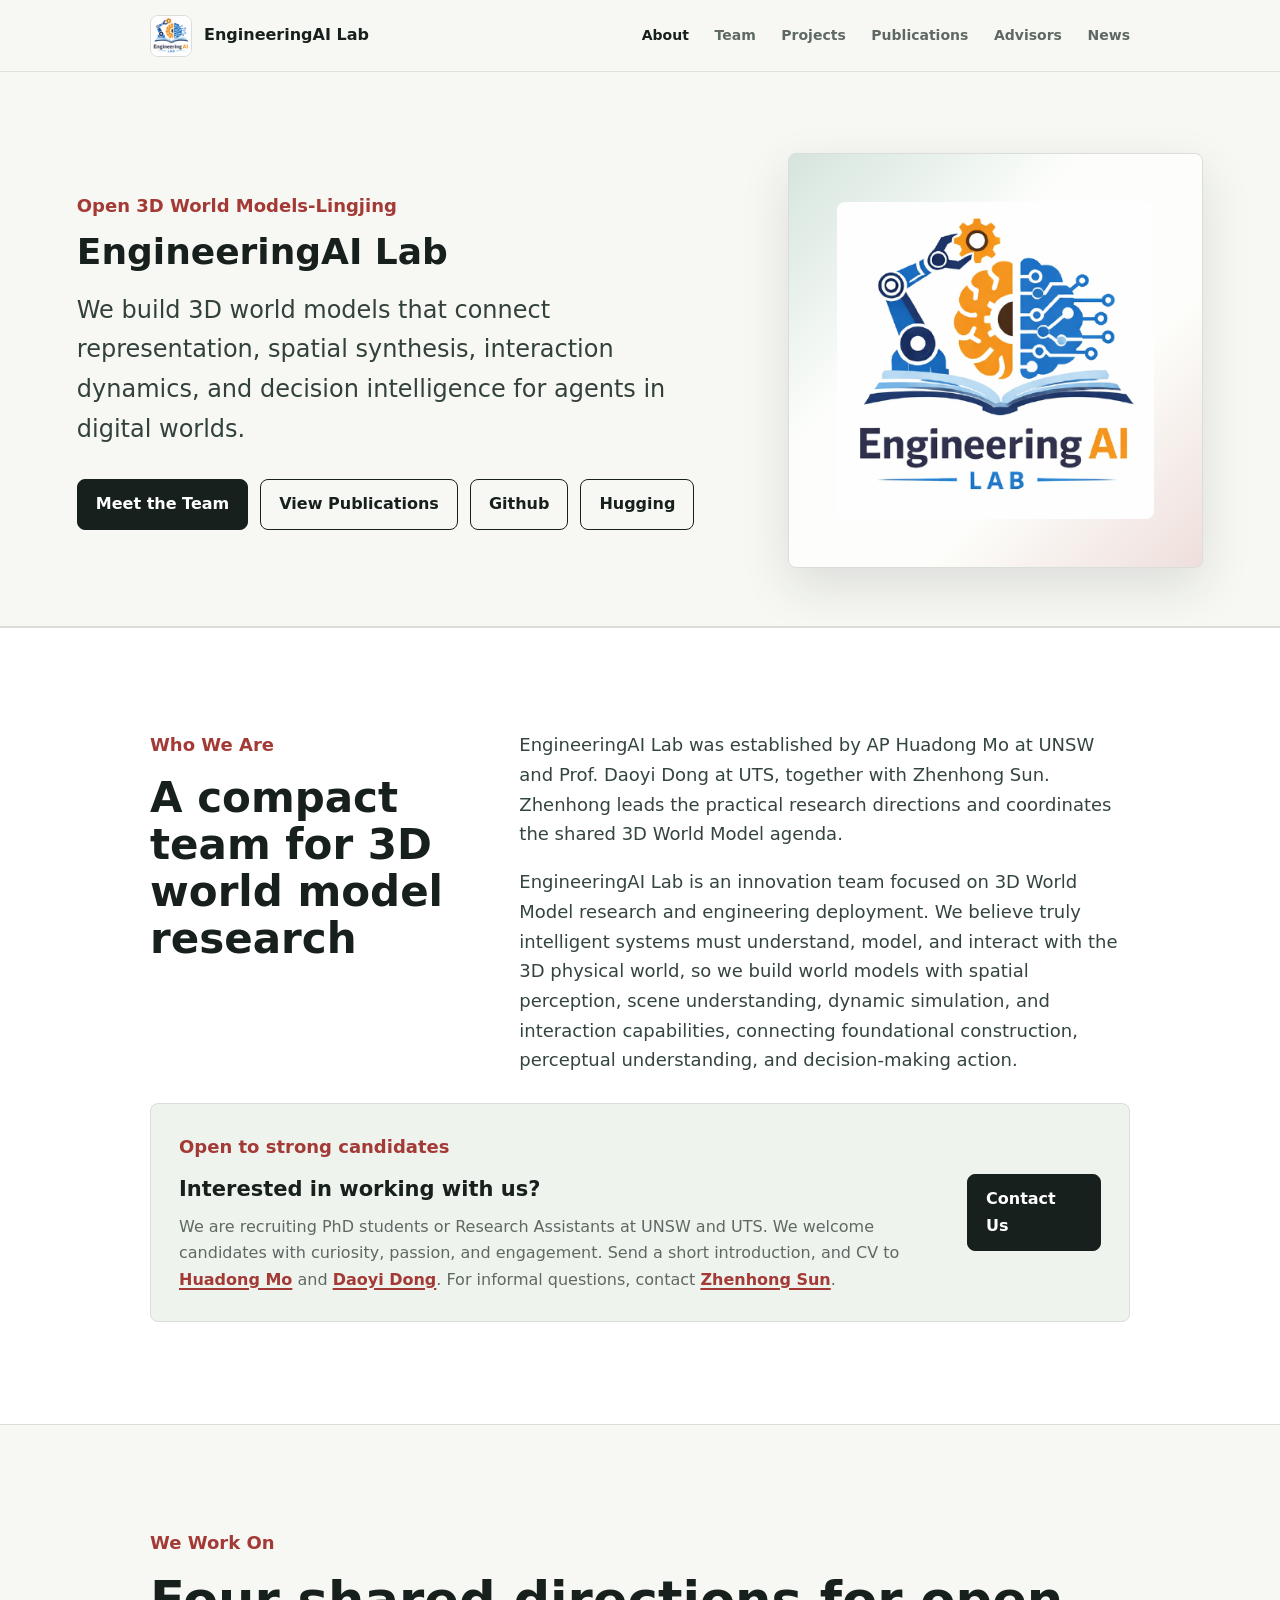
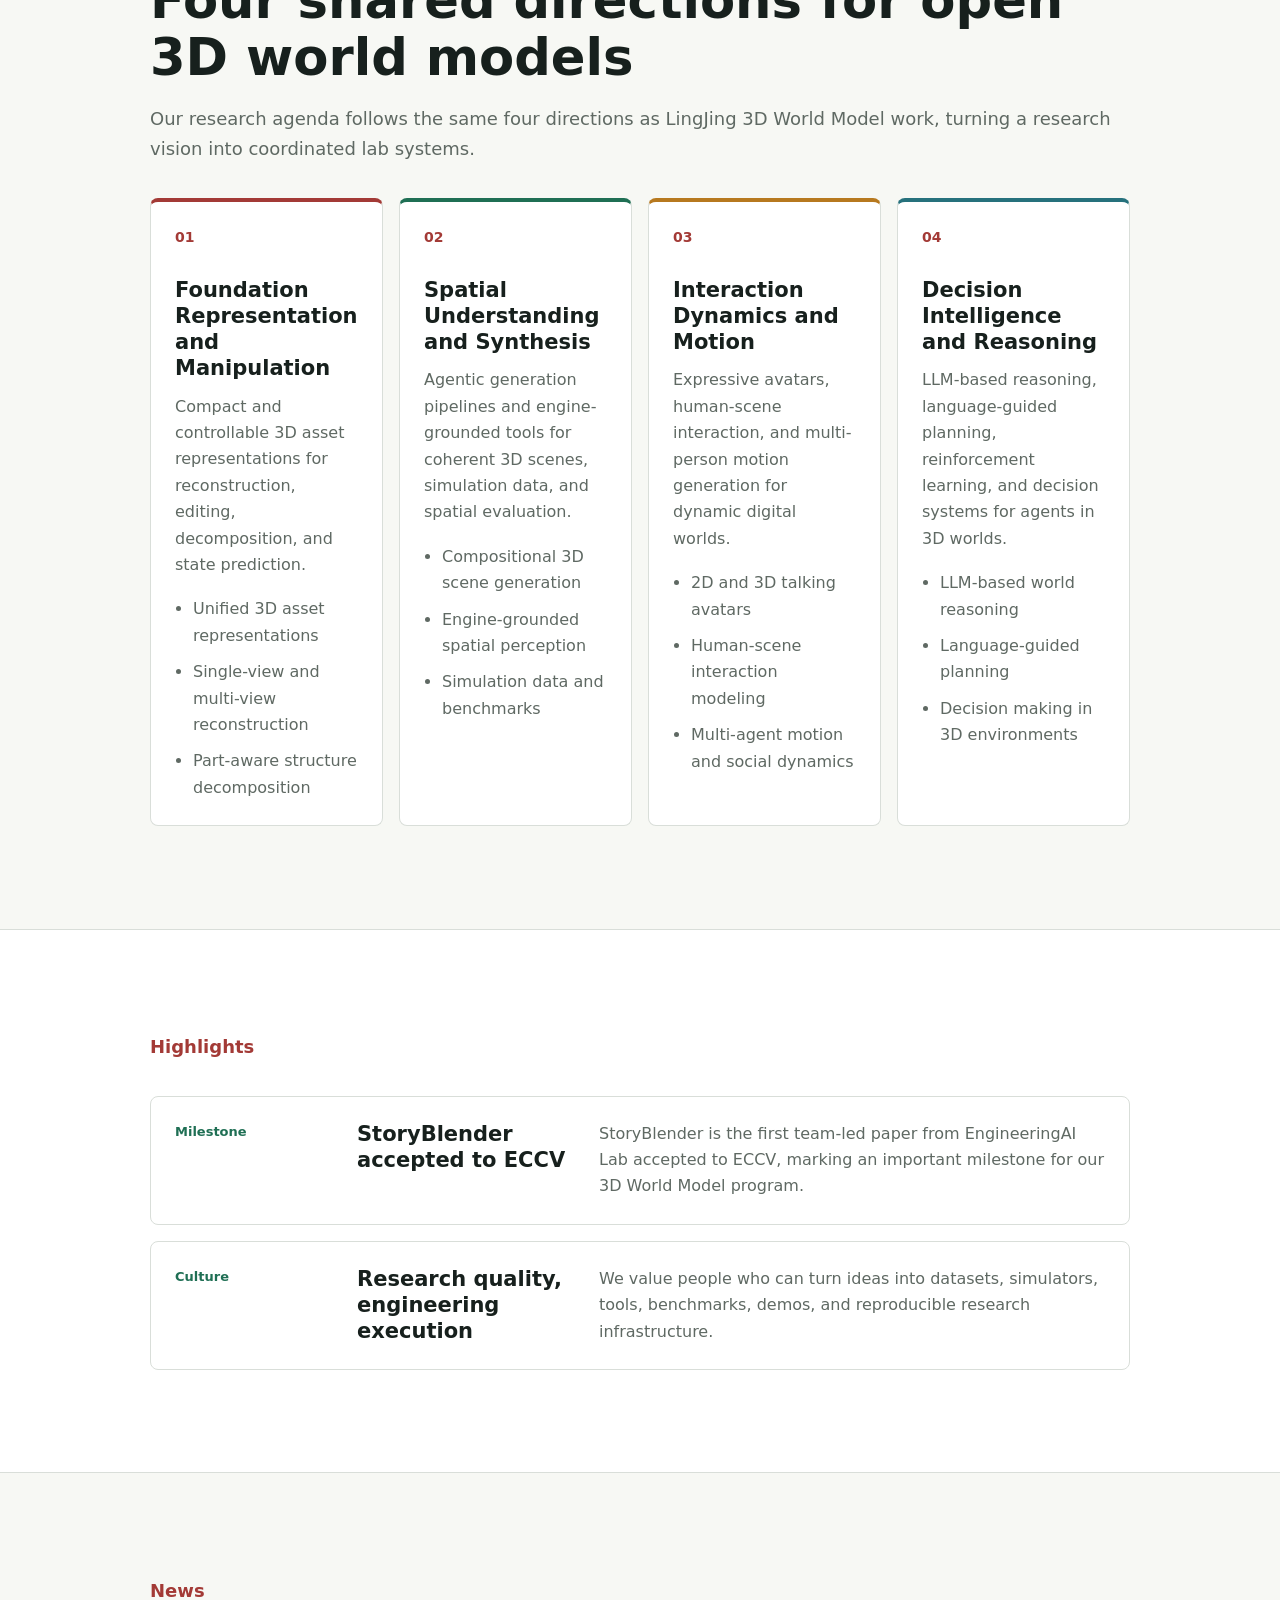
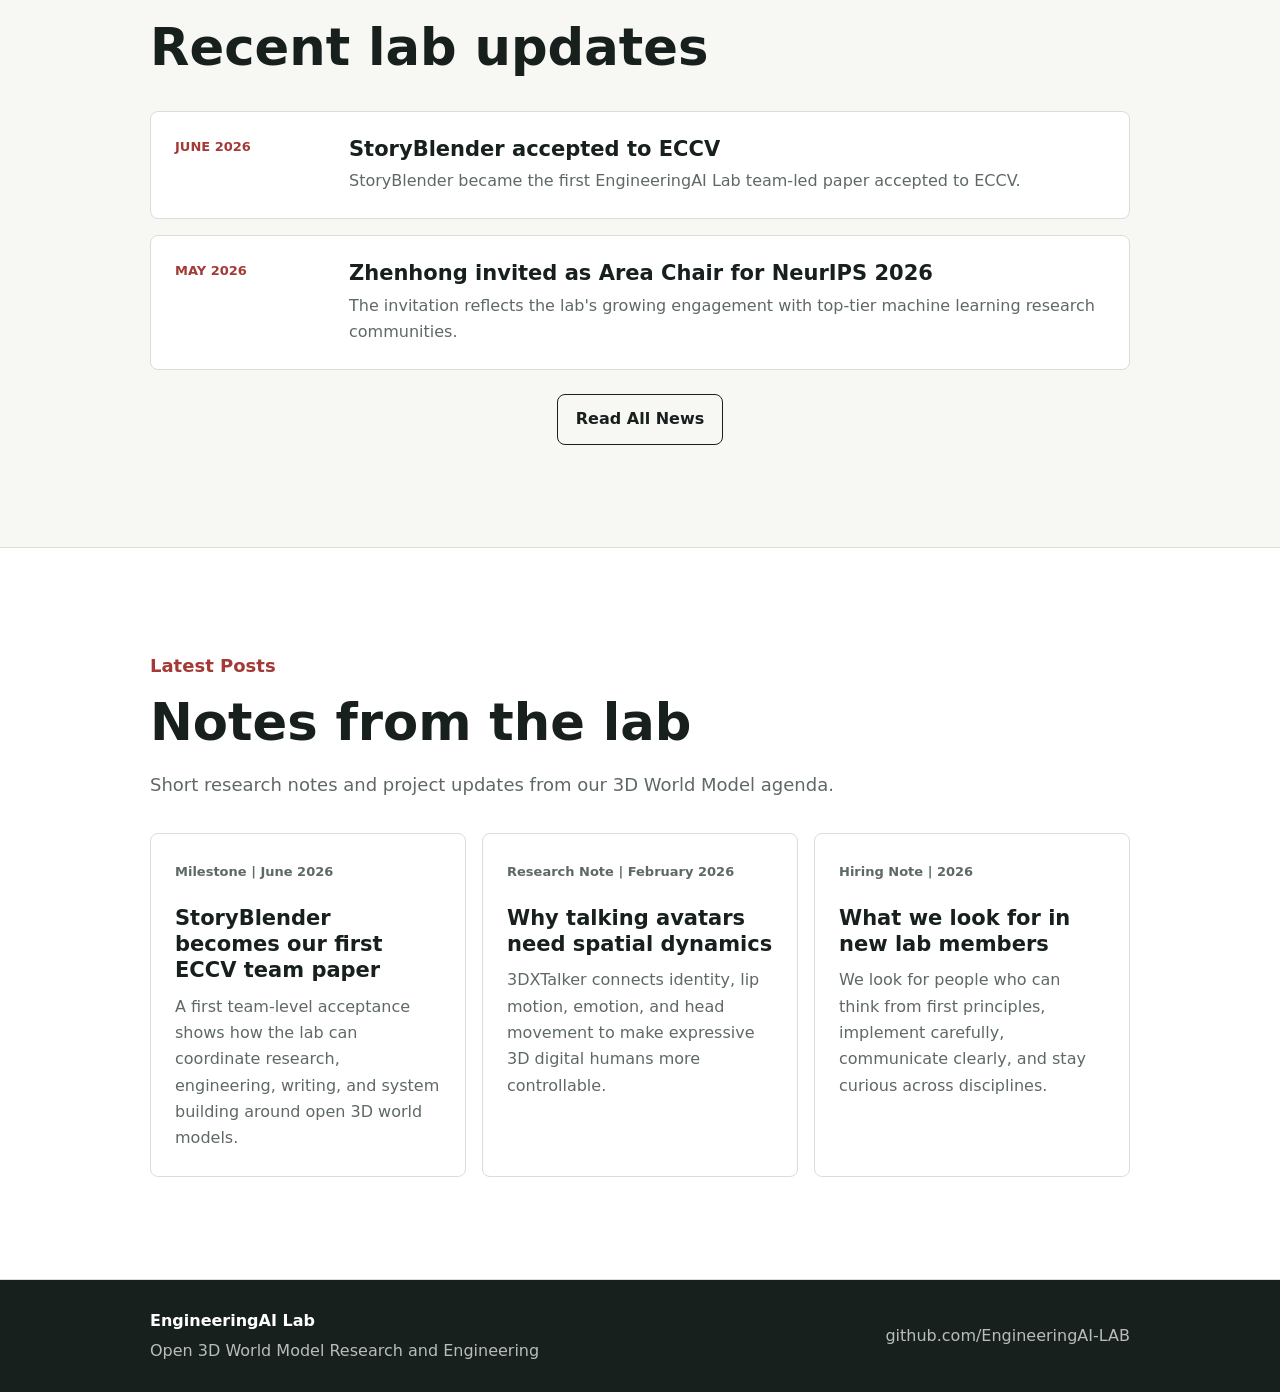
==== commit 83d0c97c: "Refine homepage and team content" ====
--- a/index.html
+++ b/index.html
@@ -29,7 +29,7 @@
     <main>
       <section class="hero">
         <div class="hero-copy">
-          <p class="eyebrow">Open 3D World Models-Lingjing</p>
+          <p class="section-kicker">Open 3D World Models-Lingjing</p>
           <h1>EngineeringAI Lab</h1>
           <p class="hero-text">
             We build 3D world models that connect representation, spatial synthesis,
@@ -37,6 +37,7 @@
           </p>
           <div class="hero-actions" aria-label="Quick links">
             <a class="button primary" href="team.html">Meet the Team</a>
+            <a class="button secondary" href="publications.html">View Publications</a>
             <a class="button secondary" href="https://github.com/orgs/EngineeringAI-LAB/repositories" target="_blank" rel="noreferrer">Github</a>
             <a class="button secondary" href="https://huggingface.co/datasets/EngineeringAI-LAB" target="_blank" rel="noreferrer">Hugging</a>
           </div>
@@ -50,22 +51,39 @@
         <div class="section-inner two-column">
           <div>
             <p class="section-kicker">Who We Are</p>
-            <h2>A compact team for 3D world model research</h2>
+            <h2 class="who-title">A compact team for 3D world model research</h2>
           </div>
           <div class="copy-block">
             <p>
-              EngineeringAI Lab is an eight-member research and engineering team working
-              on open 3D world models, generative AI, and embodied intelligence. The lab
-              is led by Huadong Mo and Zhenhong Sun, with Zhenhong Sun serving as the
-              main research lead for the shared 3D World Model agenda.
-            </p>
-            <p>
-              The team brings together backgrounds in computer vision, graphics,
-              generative modeling, software engineering, simulation, and embodied AI.
-              We keep the group small, focused, and project-driven so each member can
-              own meaningful parts of research systems.
-            </p>
-          </div>
+              EngineeringAI Lab was established by AP Huadong Mo at UNSW and
+              Prof. Daoyi Dong at UTS, together with Zhenhong Sun. Zhenhong
+              leads the practical research directions and coordinates the shared
+              3D World Model agenda.
+            </p>
+            <p>
+              EngineeringAI Lab is an innovation team focused on 3D World Model
+              research and engineering deployment. We believe truly intelligent
+              systems must understand, model, and interact with the 3D physical world,
+              so we build world models with spatial perception, scene understanding,
+              dynamic simulation, and interaction capabilities, connecting foundational
+              construction, perceptual understanding, and decision-making action.
+            </p>
+          </div>
+        </div>
+        <div class="recruiting-callout">
+          <div>
+            <p class="section-kicker">Open to strong candidates</p>
+            <h3>Interested in working with us?</h3>
+            <p>
+              We are recruiting PhD students or Research Assistants at UNSW and UTS.
+              We welcome candidates with curiosity, passion, and engagement. Send a
+              short introduction, and CV to
+              <a class="emphasis-link" href="mailto:huadong.mo@unsw.edu.au">Huadong Mo</a> and
+              <a class="emphasis-link" href="mailto:daoyi.dong@uts.edu.au">Daoyi Dong</a>. For informal
+              questions, contact <a class="emphasis-link" href="mailto:zhenhong.sun@anu.edu.au">Zhenhong Sun</a>.
+            </p>
+          </div>
+          <a class="button primary" href="mailto:huadong.mo@unsw.edu.au,daoyi.dong@uts.edu.au?cc=zhenhong.sun@anu.edu.au">Contact Us</a>
         </div>
       </section>
 
@@ -74,7 +92,7 @@
           <p class="section-kicker">We Work On</p>
           <h2>Four shared directions for open 3D world models</h2>
           <p>
-            Our research agenda follows the same four directions as Zhenhong Sun's
+            Our research agenda follows the same four directions as
             LingJing 3D World Model work, turning a research vision into coordinated
             lab systems.
           </p>
@@ -139,30 +157,17 @@
         <div class="section-inner">
           <div class="section-heading wide">
             <p class="section-kicker">Highlights</p>
-            <h2>StoryBlender accepted to ECCV</h2>
-            <p>
-              StoryBlender is the first team-led paper from EngineeringAI Lab accepted
-              to ECCV, marking an important milestone for our 3D World Model program.
-            </p>
-          </div>
-          <div class="highlight-grid">
-            <article class="highlight-card">
+          </div>
+          <div class="highlight-list">
+            <article class="highlight-card highlight-wide">
               <span class="tag">Milestone</span>
-              <h3>First team-led paper accepted to ECCV</h3>
-              <p>
-                StoryBlender brings together scene generation, spatial-temporal
-                consistency, editable 3D storyboards, and agentic world construction.
-              </p>
-            </article>
-            <article class="highlight-card">
-              <span class="tag">Recruiting</span>
-              <h3>We are recruiting</h3>
-              <p>
-                We are looking for students, research interns, engineers, and
-                collaborators who want to build serious 3D world model systems.
-              </p>
-            </article>
-            <article class="highlight-card">
+              <h3>StoryBlender accepted to ECCV</h3>
+              <p>
+                StoryBlender is the first team-led paper from EngineeringAI Lab accepted
+                to ECCV, marking an important milestone for our 3D World Model program.
+              </p>
+            </article>
+            <article class="highlight-card highlight-wide">
               <span class="tag">Culture</span>
               <h3>Research quality, engineering execution</h3>
               <p>
@@ -170,18 +175,6 @@
                 benchmarks, demos, and reproducible research infrastructure.
               </p>
             </article>
-          </div>
-          <div class="recruiting-callout">
-            <div>
-              <p class="section-kicker">Open to strong candidates</p>
-              <h3>Interested in working with us?</h3>
-              <p>
-                Send a short introduction, CV, and links to projects or papers. We are
-                especially interested in strong coding habits and deep curiosity about
-                3D intelligence.
-              </p>
-            </div>
-            <a class="button primary" href="mailto:zhenhong.sun@anu.edu.au">Contact Zhenhong Sun</a>
           </div>
         </div>
       </section>
@@ -205,7 +198,7 @@
           <li>
             <time datetime="2026-05">May 2026</time>
             <div>
-              <h3>Zhenhong Sun invited as Area Chair for NeurIPS 2026</h3>
+              <h3>Zhenhong invited as Area Chair for NeurIPS 2026</h3>
               <p>
                 The invitation reflects the lab's growing engagement with top-tier
                 machine learning research communities.
--- a/styles.css
+++ b/styles.css
@@ -100,8 +100,8 @@
   grid-template-columns: minmax(0, 1.2fr) minmax(280px, 0.8fr);
   align-items: center;
   gap: clamp(32px, 7vw, 96px);
-  min-height: calc(100vh - 72px);
-  padding: clamp(56px, 8vw, 108px) var(--hero-pad) clamp(42px, 7vw, 72px);
+  min-height: calc(67vh - 48px);
+  padding: clamp(38px, 5.5vw, 72px) var(--hero-pad) clamp(28px, 4.5vw, 48px);
   border-bottom: 1px solid var(--line);
 }
 
@@ -251,13 +251,17 @@
 
 .two-column {
   display: grid;
-  grid-template-columns: minmax(220px, 0.85fr) minmax(0, 1.15fr);
+  grid-template-columns: minmax(220px, 1fr) minmax(0, 2fr);
   gap: clamp(28px, 5vw, 72px);
 }
 
 .copy-block {
   color: #34443e;
   font-size: 18px;
+}
+
+.who-title {
+  font-size: clamp(28px, 4vw, 42px);
 }
 
 .copy-block p:last-child {
@@ -554,10 +558,34 @@
   margin: 0 auto;
 }
 
+.highlight-list {
+  display: grid;
+  gap: 16px;
+  max-width: var(--container);
+  margin: 0 auto;
+}
+
 .highlight-card,
 .post-card {
   padding: 24px;
   min-height: 250px;
+}
+
+.highlight-wide {
+  display: grid;
+  grid-template-columns: 160px minmax(220px, 0.42fr) minmax(0, 1fr);
+  align-items: start;
+  gap: 22px;
+  min-height: 0;
+}
+
+.highlight-wide .tag {
+  margin-bottom: 0;
+}
+
+.highlight-wide h3,
+.highlight-wide p {
+  margin-bottom: 0;
 }
 
 .tag,
@@ -574,7 +602,8 @@
   align-items: center;
   justify-content: space-between;
   gap: 28px;
-  margin-top: 28px;
+  max-width: var(--container);
+  margin: 28px auto 0;
   padding: 28px;
   background: #eef3ed;
   border: 1px solid var(--line);
@@ -588,6 +617,14 @@
 .recruiting-callout p:last-child {
   margin-bottom: 0;
   color: var(--muted);
+}
+
+.emphasis-link {
+  color: var(--red);
+  font-weight: 850;
+  text-decoration: underline;
+  text-decoration-thickness: 1.5px;
+  text-underline-offset: 3px;
 }
 
 .news-list {
@@ -817,6 +854,11 @@
   .recruiting-callout {
     align-items: flex-start;
     flex-direction: column;
+  }
+
+  .highlight-wide {
+    grid-template-columns: 1fr;
+    gap: 10px;
   }
 
   .news-list li {
